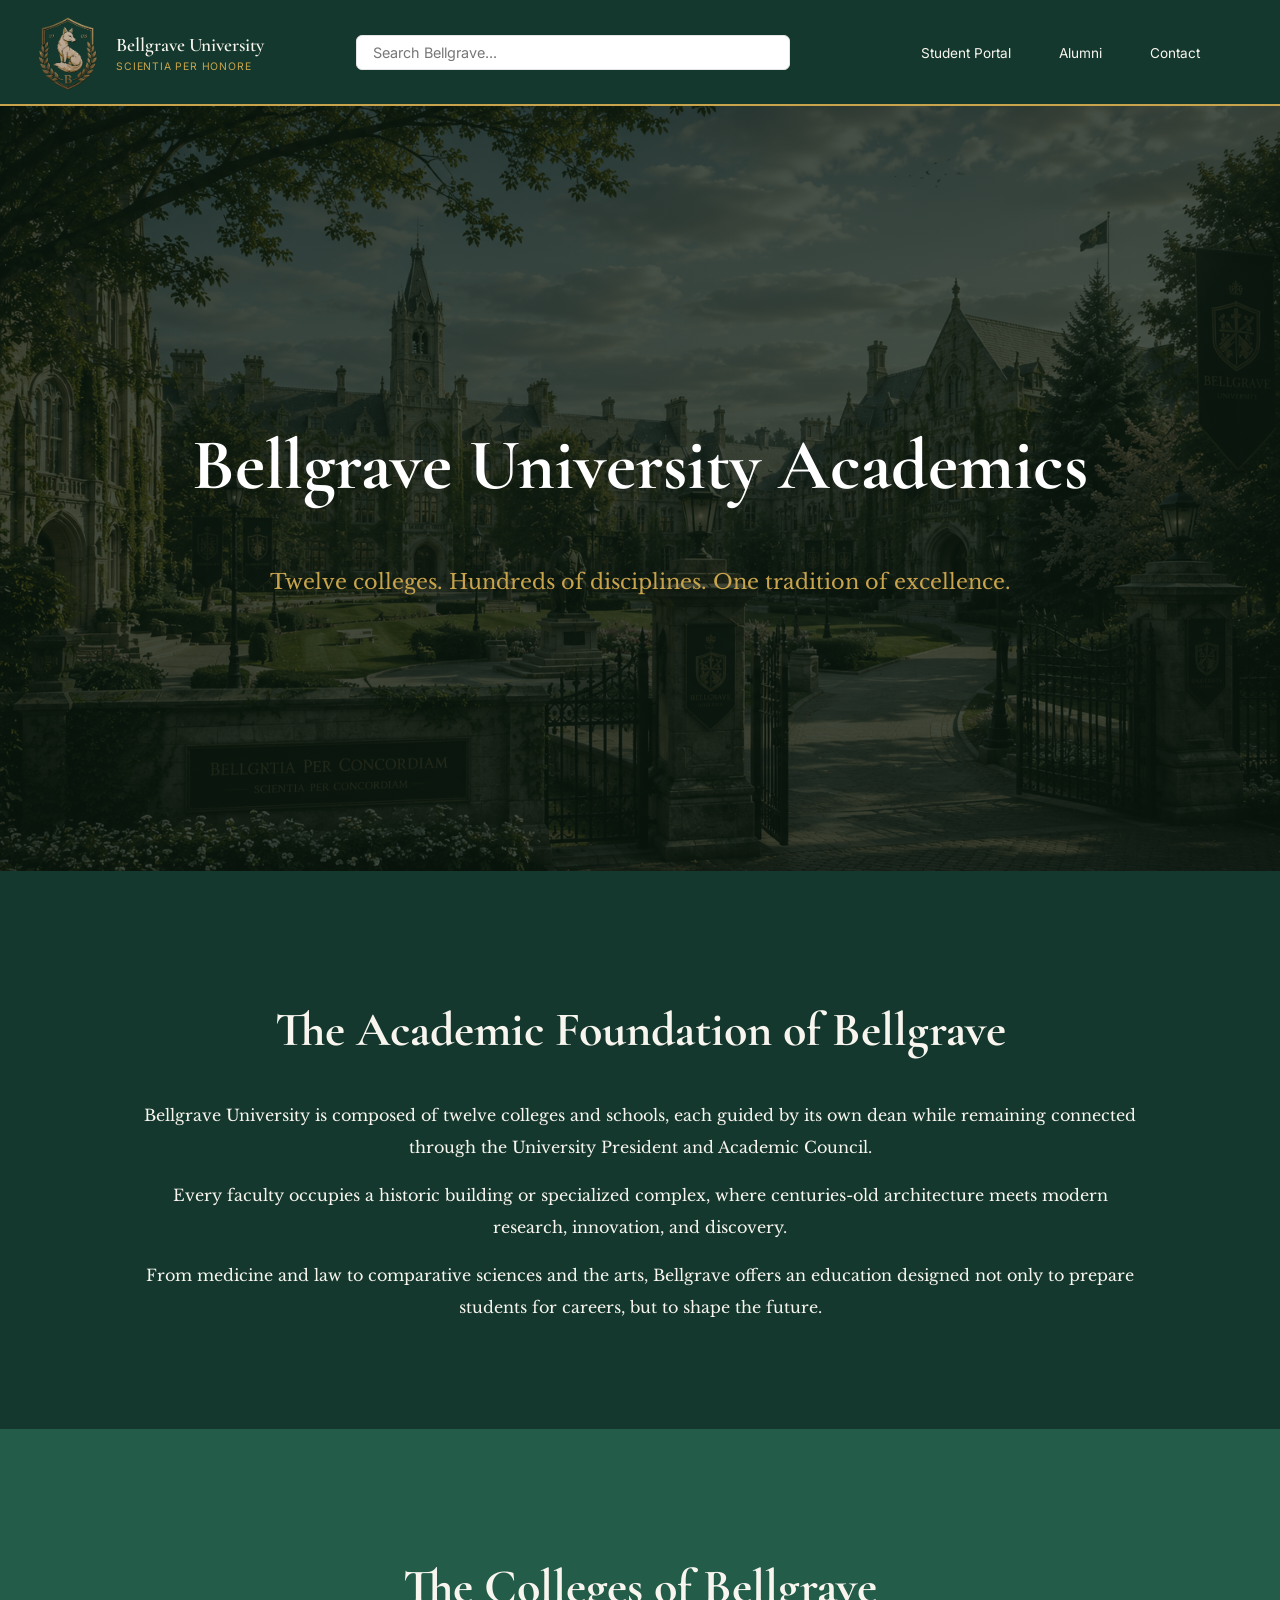
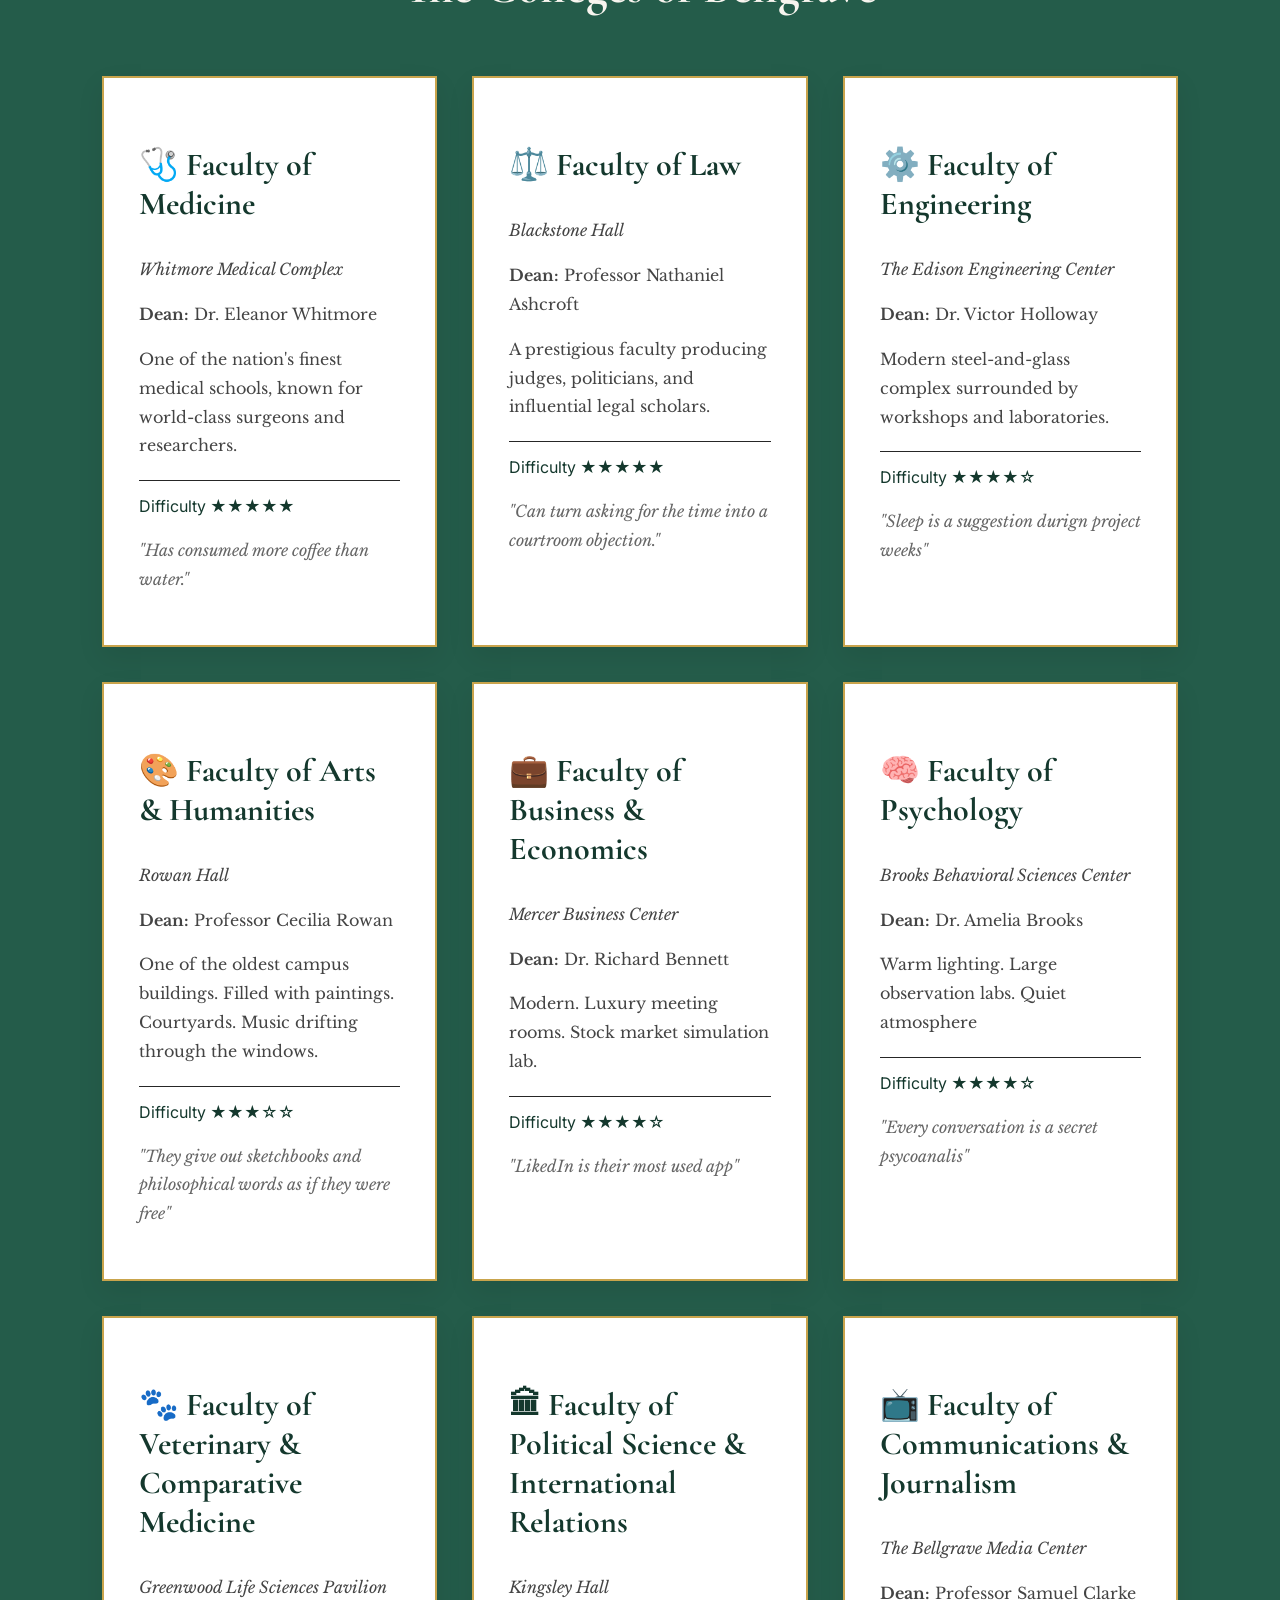
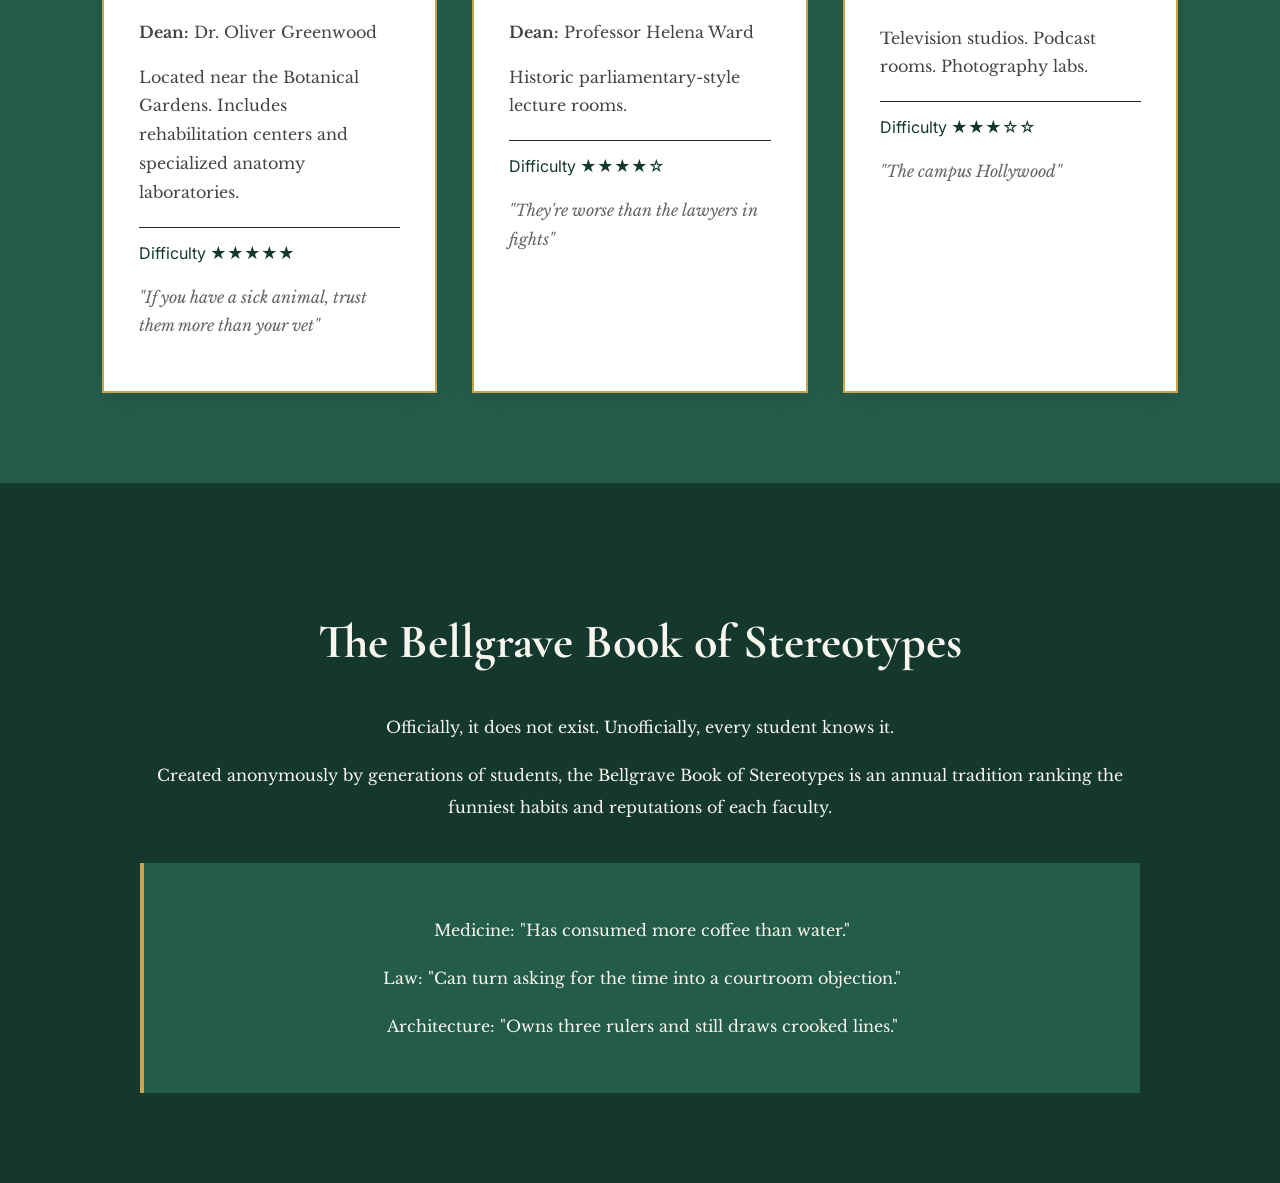
==== academics.html @ 4c5e48d3 "Added Academic's page" ====
<!doctype html>
<html lang="en">
  <head>
    <meta charset="UTF-8" />
    <meta name="viewport" content="width=device-width, initial-scale=1.0" />
    <link rel="preconnect" href="https://fonts.googleapis.com">
<link rel="preconnect" href="https://fonts.gstatic.com" crossorigin>
<link href="https://fonts.googleapis.com/css2?family=Cormorant+Garamond:ital,wght@0,300..700;1,300..700&display=swap" rel="stylesheet">
<link rel="preconnect" href="https://fonts.googleapis.com">
<link rel="preconnect" href="https://fonts.gstatic.com" crossorigin>
<link href="https://fonts.googleapis.com/css2?family=Cormorant+Garamond:ital,wght@0,300..700;1,300..700&family=Libre+Baskerville:ital,wght@0,400..700;1,400..700&display=swap" rel="stylesheet">
<link rel="preconnect" href="https://fonts.googleapis.com">
<link rel="preconnect" href="https://fonts.gstatic.com" crossorigin>
<link href="https://fonts.googleapis.com/css2?family=Cormorant+Garamond:ital,wght@0,300..700;1,300..700&family=Inter:ital,opsz,wght@0,14..32,100..900;1,14..32,100..900&family=Libre+Baskerville:ital,wght@0,400..700;1,400..700&display=swap" rel="stylesheet">
<link rel="preconnect" href="https://fonts.googleapis.com">
<link rel="preconnect" href="https://fonts.gstatic.com" crossorigin>
<link href="https://fonts.googleapis.com/css2?family=Cormorant+Garamond:ital,wght@0,300..700;1,300..700&family=Inter:ital,opsz,wght@0,14..32,100..900;1,14..32,100..900&family=Libre+Baskerville:ital,wght@0,400..700;1,400..700&family=Source+Sans+3:ital,wght@0,200..900;1,200..900&display=swap" rel="stylesheet">
<link rel="stylesheet" href="style.css">
    <title>Bellgrave University</title>
  </head>
  <body>
        <!-- ================= HEADER ================= -->
    <header>
          <!-- Utility Bar -->
    <section class="utility-bar">
    <!-- University Crest -->
    <div class="utility-logo">
        <a href="index.html">
            <img src="images/seal.png" alt="Bellgrave University Seal">
                    <div class="logo-text">
            <span class="logo-name">
                Bellgrave University
            </span>
            <span class="logo-motto">
                Scientia Per Honore
            </span>
        </div>
        </a>
    </div>
    <div class="utility-search">
      <input type="text" placeholder="Search Bellgrave..." />
      </div>
      <ul>
        <li><a href="#">Student Portal</a></li>
        <li><a href="alumni.html">Alumni</a></li>
        <li><a href="#">Contact</a></li>
      </ul>
    </section>
    </header>
    <section class="academics-hero">
    <div class="academics-overlay">
        <h1>Bellgrave University Academics</h1>
        <p>
            Twelve colleges. Hundreds of disciplines.
            One tradition of excellence.
        </p>
    </div>
</section>
<section class="academic-intro">
<div class="academic-container">
<h2>The Academic Foundation of Bellgrave</h2>
<p>
Bellgrave University is composed of twelve colleges and schools,
each guided by its own dean while remaining connected through the
University President and Academic Council.
</p>
<p>
Every faculty occupies a historic building or specialized complex,
where centuries-old architecture meets modern research, innovation,
and discovery.
</p>
<p>
From medicine and law to comparative sciences and the arts,
Bellgrave offers an education designed not only to prepare students
for careers, but to shape the future.
</p>
</div>
</section>
<section class="faculty-section">
<h2>The Colleges of Bellgrave</h2>
<div class="faculty-grid">
<div class="faculty-card">
<h3>🩺 Faculty of Medicine</h3>
<p class="faculty-building">
Whitmore Medical Complex
</p>
<p>
<strong>Dean:</strong>
Dr. Eleanor Whitmore
</p>
<p>
One of the nation's finest medical schools,
known for world-class surgeons and researchers.
</p>
<div class="faculty-info">
<span>
Difficulty ★★★★★
</span>
</div>
<p class="stereotype">
"Has consumed more coffee than water."
</p>
</div>
<div class="faculty-card">
<h3>⚖️ Faculty of Law</h3>
<p class="faculty-building">
Blackstone Hall
</p>
<p>
<strong>Dean:</strong>
Professor Nathaniel Ashcroft
</p>
<p>
A prestigious faculty producing judges,
politicians, and influential legal scholars.
</p>
<div class="faculty-info">
<span>
Difficulty ★★★★★
</span>
</div>
<p class="stereotype">
"Can turn asking for the time into a courtroom objection."
</p>
</div>
<div class="faculty-card">
<h3>⚙️ Faculty of Engineering</h3>
<p class="faculty-building">
The Edison Engineering Center
</p>
<p>
<strong>Dean:</strong>
Dr. Victor Holloway
</p>
<p>
Modern steel-and-glass complex surrounded by workshops and laboratories.
</p>
<div class="faculty-info">
<span>
Difficulty ★★★★☆
</span>
</div>
<p class="stereotype">
"Sleep is a suggestion durign project weeks"
</p>
</div>
<div class="faculty-card">
<h3>🎨 Faculty of Arts & Humanities</h3>
<p class="faculty-building">
Rowan Hall
</p>
<p>
<strong>Dean:</strong>
Professor Cecilia Rowan
</p>
<p>
One of the oldest campus buildings. Filled with paintings. Courtyards. Music drifting through the windows.
</p>
<div class="faculty-info">
<span>
Difficulty ★★★☆☆
</span>
</div>
<p class="stereotype">
"They give out sketchbooks and philosophical words as if they were free"
</p>
</div>
<div class="faculty-card">
<h3>💼 Faculty of Business & Economics</h3>
<p class="faculty-building">
 Mercer Business Center
</p>
<p>
<strong>Dean:</strong>
 Dr. Richard Bennett
</p>
<p>
Modern. Luxury meeting rooms. Stock market simulation lab.
</p>
<div class="faculty-info">
<span>
Difficulty ★★★★☆
</span>
</div>
<p class="stereotype">
"LikedIn is their most used app"
</p>
</div>
<div class="faculty-card">
<h3>🧠 Faculty of Psychology</h3>
<p class="faculty-building">
Brooks Behavioral Sciences Center
</p>
<p>
<strong>Dean:</strong>
Dr. Amelia Brooks
</p>
<p>
Warm lighting. Large observation labs. Quiet atmosphere
</p>
<div class="faculty-info">
<span>
Difficulty ★★★★☆
</span>
</div>
<p class="stereotype">
"Every conversation is a secret psycoanalis"
</p>
</div>
<div class="faculty-card">
<h3>🐾 Faculty of Veterinary & Comparative Medicine</h3>
<p class="faculty-building">
Greenwood Life Sciences Pavilion
</p>
<p>
<strong>Dean:</strong>
 Dr. Oliver Greenwood
</p>
<p>
Located near the Botanical Gardens. Includes rehabilitation centers and specialized anatomy laboratories.
</p>
<div class="faculty-info">
<span>
Difficulty ★★★★★
</span>
</div>
<p class="stereotype">
"If you have a sick animal, trust them more than your vet"
</p>
</div>
<div class="faculty-card">
<h3>🏛 Faculty of Political Science & International Relations</h3>
<p class="faculty-building">
 Kingsley Hall
</p>
<p>
<strong>Dean:</strong>
 Professor Helena Ward
</p>
<p>
Historic parliamentary-style lecture rooms. 
</p>
<div class="faculty-info">
<span>
Difficulty ★★★★☆
</span>
</div>
<p class="stereotype">
"They're worse than the lawyers in fights"
</p>
</div>
<div class="faculty-card">
<h3>📺 Faculty of Communications & Journalism</h3>
<p class="faculty-building">
The Bellgrave Media Center
</p>
<p>
<strong>Dean:</strong>
Professor Samuel Clarke
</p>
<p>
Television studios. Podcast rooms. Photography labs.
</p>
<div class="faculty-info">
<span>
Difficulty ★★★☆☆
</span>
</div>
<p class="stereotype">
"The campus Hollywood"
</p>
</div>
</div>
</div>
</section>
<section class="stereotype-section">
<div class="academic-container">
<h2>The Bellgrave Book of Stereotypes</h2>
<p>
Officially, it does not exist. Unofficially, every student knows it.
</p>
<p>
Created anonymously by generations of students, the Bellgrave Book of
Stereotypes is an annual tradition ranking the funniest habits and
reputations of each faculty.
</p>
<div class="quote-box">
<p>
Medicine: "Has consumed more coffee than water."
</p>
<p>
Law: "Can turn asking for the time into a courtroom objection."
</p>
<p>
Architecture: "Owns three rulers and still draws crooked lines."
</p>
</div>
</div>
</section>
  </body>
</html>
---- style.css ----
/* ==========================================
   BELLGRAVE DESIGN SYSTEM
========================================== */
:root {
    /* University Colors */
    --bellgrave-green: #14382D;
    --bellgrave-green-light: #245C4A;
    --bellgrave-gold: #C9A44C;
    --bellgrave-ivory: #F8F5EF;
    --bellgrave-charcoal: #262626;
    --bellgrave-light-gray: #E5E5E5;

        /* Typography */
    --heading-font: "Cormorant Garamond", serif;
    --body-font: "Inter", sans-serif;
}
/* ==========================================
   GLOBAL STYLES
========================================== */
body {
    font-family: var(--body-font);
    color: var(--bellgrave-charcoal);
    background-color: var(--bellgrave-green);
    margin: 0;
}
h1, h2, h3, h4, h5, h6 {
    font-family: var(--heading-font);
}

/* ==========================================
                 HEADER
========================================== */
/*  Utility Logo */
.utility-logo img {
    height: 5rem;
    width: auto;
}
.utility-logo a {
    display:flex;
    align-items: center;
    gap: 0.8rem;
    text-decoration: none;
}
.logo-text {
    display: flex;
    flex-direction: column;
}
.logo-name {
    font-family: var(--heading-font);
    font-size: 1.2rem;
    color: var(--bellgrave-ivory);
    font-weight: 600;
    line-height: 1.5;
}
.logo-motto {
    font-family: var(--body-font);
    font-size: 0.65rem;
    color: var(--bellgrave-gold);
    letter-spacing: 0.05rem;
    text-transform: uppercase;
}
/* Utility Bar */
.utility-bar {
    /* Layout */
    display: flex;
    gap: 2rem;
    align-items: center;
    /* Size & spacing */
    padding: 0.75rem 2rem;
    /* Appearance */
    background-color: var(--bellgrave-green);
    border-bottom: 2px solid var(--bellgrave-gold);;
}
.utility-search {
    flex: 1;
    display: flex;
    justify-content: center;
}
/* Utility Navigation */
.utility-bar ul {
    /* Layout */
    display: flex;
    gap: 3rem;
   /* Appearance */
   list-style: none;
   padding-right: 3rem;
}
/* Utility Navigation Links */
.utility-bar a {
    color: var(--bellgrave-ivory);
    text-decoration: none;
    font-size: 0.85rem;
    transition: color 0.3s ease;
}
.utility-bar a:hover {
    color: var(--bellgrave-gold);
    text-shadow: 0 0 8px rgba(201, 164, 76, 0.5);
}
/* Search Box */
.utility-bar input {
    width: 25rem;
    padding: 0.5rem 1rem;
    border: 1px solid var(--bellgrave-light-gray);
    border-radius: 6px;
    font-family: var(--body-font);
    font-size: 0.9rem;
}
.utility-bar input:focus {
    outline: none;
    border-color: var(--bellgrave-gold);
    box-shadow: 0 0 0 3px rgba(201, 164, 76, 0.25);
}
.utility-bar input::placeholder {
    color: #777;
}

/* ==========================================
                 HERO
========================================== */
/* Background */
.hero {
    min-height: 84vh;
    display: flex;
    justify-content: center;
    align-items: center;
    margin-bottom: 0px;
}
.hero::before {
  content: "";
  position: absolute;
  inset: 0;
  background-image: url("images/Bellgrave-background.png");
  background-size: cover;
  background-position: center;
  filter: brightness(70%);
  z-index: -1;
}
/* Ttle + Motto */
.hero-title {
    margin: 0;
}
/* DARK/BLUR OVERLAY + CONTENT CONTAINER */
.hero-overlay {
  text-align: center;
  color: white;
  display: flex;
  flex-direction: column;
  align-items: center;
  margin-top: -40px; /* moves everything slightly upward */
}
/* TITLE */
.hero-title {
  font-family: var(--heading-font);
  font-size: clamp(3rem, 6vw, 5.5rem);
  font-weight: 600;
  letter-spacing: 2px;
  margin: 0;
}
/* MOTTO */
.hero-motto {
  font-family: "Libre Baskerville", serif;
  font-size: clamp(1rem, 2vw, 1.5rem);
  font-style: italic;
  margin-top: 10px;
  margin-bottom: 40px;
  letter-spacing: 1px;
}
/* BUTTON CONTAINER */
.hero-buttons {
  display: flex;
  gap: 25px;
  justify-content: center;
}
/* BOTH BUTTONS */
.hero-buttons a {
  padding: 15px 35px;
  border-radius: 8px;
  font-family: "Inter", sans-serif;
  font-size: 1rem;
  font-weight: 600;
  text-decoration: none;
  transition: 0.3s ease;
}
/* PRIMARY BUTTON */
.button-primary {
  background-color: var(--bellgrave-ivory);
  color: var(--bellgrave-green);
}
/* SECONDARY BUTTON */
.button-secondary {
  background-color: var(--bellgrave-green-light);
  color: var(--bellgrave-ivory);
  border: 1px solid var(--bellgrave-charcoal);
}
/* HOVER EFFECT */
.hero-buttons a:hover {
  transform: translateY(-5px);
}
.hero-title,
.hero-motto {
  text-shadow: 0 3px 15px rgba(0,0,0,0.5);
}

/* Scrollbar */
::-webkit-scrollbar {
    width: 8px;
}
::-webkit-scrollbar-track {
    background: var(--bellgrave-green-light);
}
::-webkit-scrollbar-track:hover {
    background: var(--bellgrave-green);
}
::-webkit-scrollbar-thumb {
    background: var(--bellgrave-green);
    border-radius: 100px;
}
::-webkit-scrollbar-thumb:hover {
    background: var(--bellgrave-green-light);
}

/* Navigation section */
.main-nav {
    width:100%;
    position:relative;
    margin-top: 0px;
    z-index:5;
    overflow:hidden;
    height: 25rem;
}
.nav-scroll {
    width:100%;
    height: 25rem;
    overflow-x:auto;
    overflow-y:hidden;
    padding:60px 10px 10px;
    box-sizing:border-box;
}
.nav-scroll ul {
    display:flex;
    gap: 20px;
    list-style:none;
    padding:0;
    margin:0;
    width:max-content;
}
.nav-scroll li {
    flex-shrink:0;
}
.nav-card {
    width:430px;
    height:330px;
    display:flex;
    justify-content:center;
    align-items:center;
    position:relative;
    overflow:hidden;
    border-radius:15px;
    text-decoration:none;
    color:white;
    background-size:cover;
    background-position:center;
    box-shadow:0 12px 30px rgba(0,0,0,0.3);
    transition:transform .3s ease;
}
.nav-card:hover {
    transform:translateY(-8px);
}
.nav-card::before {
    content:"";
    position:absolute;
    inset:0;
    background:
    linear-gradient(
        rgba(15,35,25,0.45),
        rgba(15,35,25,0.25)
    );
}
.nav-card span {
    position:relative;
    z-index:2;
    font-family:"Cormorant Garamond", serif;
    font-size:2.5rem;
    letter-spacing:2px;
}
.nav-scroll::-webkit-scrollbar {
    height:0px;
}
.admissions {
    background-image:url("images/Admissions.png");
}
.academics {
    background-image:url("images/Academics.png");
}
.research {
    background-image:url("images/Research.png");
}
.student-life {
    background-image:url("images/Student-Life.png");
}
.athletics {
    background-image:url("images/Athletics.png");
}
.news {
    background-image:url("images/News.png");
}

/* ==========================================
         GENERAL HOMEPAGE STYLE
========================================== */
.homepage-section {
    width:100%;
    padding:70px 8%;
    box-sizing:border-box;
}
.section-header {
    text-align:center;
    max-width:800px;
    margin:0 auto 40px;
}
.section-header h2,
.about h2,
.campus-text h2 {
    font-family:"Cormorant Garamond", serif;
    font-size:3.5rem;
    color:var(--bellgrave-green);
    margin-bottom:20px;
}
.section-header p,
.about p,
.campus-text p {
    font-family:"Source Sans 3", sans-serif;
    font-size:1.2rem;
    line-height:1.7;
    color:var(--bellgrave-ivory);
}
.section-button {
    display:inline-block;
    margin-top:35px;
    padding:14px 35px;
    background:var(--bellgrave-green-light);
    color:var(--bellgrave-charcoal);
    text-decoration:none;
    font-family:"Libre Baskerville", serif;
    border:1px solid var(--bellgrave-gold);
    transition:.3s ease;
}
.section-button:hover {
    background:var(--bellgrave-green);
    color:var(--bellgrave-ivory);
}

/* Statistics */
.statistics {
    display:flex;
    justify-content:center;
    gap:80px;
    color:var(--bellgrave-light-gray);
}
.stat {
    text-align:center;
}
.stat h3 {
    font-family:"Cormorant Garamond", serif;
    font-size:3.5rem;
    color:var(--bellgrave-gold);
    margin:0;
}
.stat p {
    font-family:"Source Sans 3", sans-serif;
    letter-spacing:1px;
}

/* Academics */
.academics-preview h2{
    color: var(--bellgrave-ivory);
}
.academic-grid {
    display:grid;
    grid-template-columns:repeat(3,1fr);
    gap:30px;
}
.academic-card {
    background:var(--bellgrave-ivory);
    box-shadow:0 10px 30px rgba(0,0,0,.15);
}
.academic-card img {
    width:100%;
    height:250px;
    object-fit:cover;
}
.academic-card div {
    padding:25px;
}
.academic-card h3 {
    font-family:"Cormorant Garamond", serif;
    font-size:2rem;
    color:var(--bellgrave-green);
}

/* News */
.news-section h2{
    color: var(--bellgrave-ivory);
}
.news-grid {
    display:grid;
    grid-template-columns:repeat(3,1fr);
    gap:30px;
}
.news-card {
    background:var(--bellgrave-ivory);
    box-shadow:0 10px 25px rgba(0,0,0,.12);
}
.news-card img {
    width:100%;
    height:220px;
    object-fit:cover;
}
.news-content {
    padding:25px;
}
.news-content span {
    color:var(--bellgrave-green);
    text-transform:uppercase;
    font-size:.8rem;
    letter-spacing:2px;
}

/* Campus */
.campus {
    display:flex;
    align-items:center;
    gap:60px;
}
.campus-image {
    width:55%;
}
.campus-image img {
    width:100%;
    box-shadow:0 15px 40px rgba(0,0,0,.25);
}
.campus-text {
    width:45%;
}

/* About */
.about-content h2 {
    color:var(--bellgrave-ivory);
}
.about {
    display:flex;
    align-items:center;
    gap:70px;
}
.about-image {
    width:50%;
}
.about-image img {
    width:100%;
    height:500px;
    object-fit:cover;
    box-shadow:
    0 20px 40px rgba(0,0,0,.2);
}
.about-content {
    width:50%;
}
.section-label {
    color:var(--bellgrave-gold);
    letter-spacing:4px;
    font-size:.9rem;
    font-family:"Libre Baskerville", serif;
}
.about-content h2 {
    font-size:4rem;
}

/* Events */
.events {
    color:var(--bellgrave-ivory);
}
.events h2 {
    color:var(--bellgrave-ivory);
}
.events p {
    color:var(--bellgrave-light-gray);
}
.event-list {
    max-width:900px;
    margin:auto;
}
.event {
    display:flex;
    align-items:center;
    gap:40px;
    padding:30px 0;
    border-bottom:
    1px solid rgba(255,255,255,.25);
}
.event time {
    width:100px;
    text-align:center;
    font-family:"Libre Baskerville", serif;
    color:#d2ae55;
    font-size:1rem;
}
.event time strong {
    font-family:"Cormorant Garamond", serif;
    font-size:3rem;
}
.event h3 {
    font-family:"Cormorant Garamond", serif;
    font-size:2rem;
    margin:0;
}

/* Student Life */
.student-life-section h2{
    color: var(--bellgrave-ivory);
}
.life-grid {
    display:grid;
    grid-template-columns:repeat(3,1fr);
    gap:30px;
}
.life-card {
    position:relative;
    height:350px;
    overflow:hidden;
}
.life-card img {
    width:100%;
    height:100%;
    object-fit:cover;
    transition:.5s ease;
}
.life-card div {
    position:absolute;
    bottom:0;
    left:0;
    right:0;
    padding:30px;
    color:white;
    background:
    linear-gradient(
    transparent,
    rgba(0,0,0,.8)
    );
}
.life-card h3 {
    font-family:"Cormorant Garamond", serif;
    font-size:2.5rem;
}
.life-card:hover img {
    transform:scale(1.08);
}

/* ==========================================
         APPLICATION PAGE
========================================== */
.application-page {
    min-height:100vh;
    background:
    linear-gradient(
        rgba(10,25,45,0.65),
        rgba(10,25,45,0.65)
    ),
    url("../images/library.jpg");
    background-size:cover;
    padding:60px 20px;
}
.application-card {
    max-width: 850px;
    margin: 50px auto;
    background: var(--bellgrave-green);
    padding: 50px;
    border: 2px solid var(--bellgrave-gold);
    border-radius: 12px;
    box-shadow: 0 15px 40px rgba(0,0,0,0.25);
    color: var(--bellgrave-green);
}
.application-card h2 {
    font-family:"Cormorant Garamond", serif;
    font-size:2rem;
    color: var(--bellgrave-gold);
    text-align:center;
    margin-bottom:40px;
}
.application-card label {
    display:block;
    font-family:"Libre Baskerville", serif;
    font-size:1rem;
    font-weight:bold;
    color:var(--bellgrave-gold);
    margin-bottom:8px;
    letter-spacing:0.5px;
}
.application-card input,
.application-card textarea {
    width:100%;
    padding:15px;
    margin-bottom:25px;
    background: var(--bellgrave-light-gray);
    border:1px solid var(--bellgrave-gold);
    border-radius:5px;
    font-family:"Libre Baskerville", serif;
    font-size:1rem;
    color:var(--bellgrave-charcoal);
    transition:0.3s ease;
}
.application-card input:focus,
.application-card textarea:focus {
    outline:none;
    border:2px solid var(--bellgrave-gold);
    box-shadow:0 0 10px rgba(176,141,44,0.4);
}
.application-card button {
    display:block;
    margin:30px auto 0;
    padding:15px 45px;
    background:var(--bellgrave-green-light);
    color:var(--bellgrave-ivory);
    border:2px solid var(--bellgrave-gold);
    border-radius:8px;
    font-family:"Libre Baskerville", serif;
    font-size:1rem;
    letter-spacing:1px;
    cursor:pointer;
    transition:0.3s ease;
}
.application-card button:hover {
    background:var(--bellgrave-green-light);
    border:2px solid var(--bellgrave-gold);
    transform:translateY(-3px);
}
textarea::placeholder {
    color:var(--bellgrave-charcoal);
    font-style:italic;
}
/* ==========================================
                ALUMNI PAGE HERO
========================================== */

.alumni-page-hero{
    text-align:center;
    padding:5rem 2rem 3rem;
    background:var(--bellgrave-ivory);
}
.alumni-page-hero h1{
    font-family:var(--heading-font);
    font-size:3.5rem;
    color:var(--bellgrave-green);
    margin-bottom:1rem;
}
.alumni-page-hero p{
    max-width:700px;
    margin:auto;
    color:#666;
    font-size:1.05rem;
}
/* ==========================================
            ALUMNI GALLERY
========================================== */

.alumni-gallery{
    display: grid;
    grid-template-columns: repeat(auto-fit, minmax(180px, 1fr));
    gap: 2rem;
    padding: 2rem;
    background:var(--bellgrave-ivory);
}
.alumni-card{
    text-align:center;
}
.alumni-image{
    display:block;
    overflow:hidden;
    border:4px solid var(--bellgrave-gold);
    transition:.35s ease;
}
.alumni-image img{
    display:block;
    width:100%;
    aspect-ratio:3/4;
    object-fit:cover;
    transition:.4s ease;
}
.alumni-image:hover img{
    transform:scale(1.04);
}
.alumni-image:hover{
    box-shadow:
        0 20px 45px rgba(0,0,0,.18);
}
.alumni-card h2{
    margin-top:1.2rem;
    margin-bottom:.3rem;
    font-family:var(--heading-font);
    font-size:1.5rem;
    color:var(--bellgrave-green);
}
.alumni-card p{
    font-size:.8rem;
    text-transform:uppercase;
    letter-spacing:.1rem;
    color:var(--bellgrave-gold);
}

/* =====================================
   ABOUT PAGE
===================================== */
/* HERO */
.about-hero {
height: 85vh;
background:
linear-gradient(
rgba(15,30,20,0.65),
rgba(15,30,20,0.65)
),
url("images/Bellgrave-background.png");
background-size: cover;
background-position:center;
display:flex;
align-items:center;
justify-content:center;
text-align:center;
}
.about-overlay {
    max-width:900px;
    padding:30px;
}
.about-overlay h1 {
    font-family:"Cormorant Garamond", serif;
    font-size:4.5rem;
    font-weight:500;
    color:white;
    margin-bottom:20px;
}
.about-overlay p {
    font-family:"Libre Baskerville", serif;
    color:var(--bellgrave-gold);
    font-size:1.25rem;
    line-height:1.8;
}
/* GENERAL TEXT SECTIONS */
.about-container {
    max-width:1000px;
    margin:auto;
    padding:90px 30px;
    text-align:center;
}
.about-container h2 {
    color: var(--bellgrave-ivory);
    margin-bottom:35px;
    font-family:"Cormorant Garamond", serif;
    font-size:3.2rem;
    font-weight:500;
}
.history-section h2,
.identity-section h2,
.philosophy-section h2,
.integration-section h2,
.campus-life-section h2 {
    font-family:"Cormorant Garamond", serif;
    font-size:3.2rem;
    font-weight:500;
    color:var(--bellgrave-green);
    margin-bottom:35px;
}
.about-container p {
    font-family:"Libre Baskerville", serif;
    color:var(--bellgrave-ivory);
    line-height:2;
    font-size:1rem;
    margin-bottom:25px;
}
.philosophy-section p,
.integration-section p {
    font-family:"Libre Baskerville", serif;
    color:var(--bellgrave-charcoal);
    line-height:2;
    font-size:1rem;
    margin-bottom:25px;
}
.about-container em {
    color:var(--bellgrave-gold);
    font-style:italic;
}
/* PHILOSOPHY + INTEGRATION */
.philosophy-section,
.integration-section {
    background:var(--bellgrave-ivory);
    border-top:1px solid rgba(185,151,75,0.35);
    border-bottom:1px solid rgba(185,151,75,0.35);
}
/* HISTORY TIMELINE */
.history-section {
    background:white;
    padding:100px 10%;
    text-align:center;
}
.timeline {
    max-width:850px;
    margin:60px auto;
    position:relative;
}
/* golden line */
.timeline::before {
    content:"";
    position:absolute;
    left:50px;
    top:0;
    bottom:0;
    width:2px;
    background:var(--bellgrave-gold);
}
.timeline-item {
    display:flex;
    gap:40px;
    margin-bottom:60px;
    text-align:left;
    position:relative;
}
.timeline-item span {
    font-family:"Cormorant Garamond", serif;
    font-size:2.4rem;
    color:var(--bellgrave-gold);
    min-width:120px;
    background:white;
    z-index:1;
}
.timeline-item h3 {
    font-family:"Libre Baskerville", serif;
    color:var(--bellgrave-green);
    margin-bottom:12px;
}
.timeline-item p {
    font-family:"Libre Baskerville", serif;
    line-height:1.8;
    color:#444;
}
/* UNIVERSITY IDENTITY */
.identity-section {
    background:var(--bellgrave-ivory);
    padding:100px 10%;
    text-align:center;
}
.identity-grid {
    display:grid;
    grid-template-columns:repeat(4,1fr);
    gap:35px;
    max-width:1200px;
    margin:60px auto 0;
}
.identity-card {
    background:white;
    border:1px solid rgba(185,151,75,0.6);
    padding:40px 25px;
    transition:0.3s ease;
    box-shadow:
    0 10px 30px rgba(0,0,0,0.08);
}
.identity-card:hover {
    transform:translateY(-8px);
    box-shadow:
    0 20px 40px rgba(0,0,0,0.15);
}
.identity-card h3 {
    font-family:"Cormorant Garamond", serif;
    font-size:2rem;
    color:var(--bellgrave-green);
    margin-bottom:15px;
}
.identity-card p {
    font-family:"Libre Baskerville", serif;
    color:#444;
    line-height:1.7;
}
/* CAMPUS LIFE SECTION */
.campus-life-section {
    padding:100px 10%;
    background:white;
    text-align:center;
}
/* MOBILE */
@media(max-width:900px){
.identity-grid{
grid-template-columns:repeat(2,1fr);
}
.timeline-item{
gap:20px;
}
}
@media(max-width:600px){
.identity-grid{
grid-template-columns:1fr;
}
.about-overlay h1{
font-size:3rem;
}
.timeline::before{
left:20px;
}
.timeline-item{
flex-direction:column;
padding-left:40px;
}
}

/* ===============================
ACADEMICS PAGE
================================ */
.academics-hero {
height:85vh;
background:
linear-gradient(
rgba(10,25,15,.75),
rgba(10,25,15,.75)
),
url("images/Bellgrave-background.png");
background-size:cover;
background-position:center;
display:flex;
justify-content:center;
align-items:center;
text-align:center;
}
.academics-overlay h1 {
font-family:"Cormorant Garamond", serif;
font-size:4.5rem;
color:white;
}
.academics-overlay p {
font-family:"Libre Baskerville", serif;
color:var(--bellgrave-gold);
font-size:1.3rem;
}
.academic-container {
max-width:1000px;
margin:auto;
padding:90px 30px;
text-align:center;
}
.academic-container h2,
.stereotype-section h2,
.faculty-section h2 {
 font-family:"Cormorant Garamond",serif;
font-size:3rem;
color:var(--bellgrave-ivory);
}
.academic-container p {
font-family:"Libre Baskerville",serif;
line-height:2;
color:var(--bellgrave-ivory);
}
.faculty-section {
background:var(--bellgrave-green-light);
padding:90px 8%;
}
.faculty-section h2 {
text-align:center;
margin-bottom:60px;
}
.faculty-grid {
display:grid;
grid-template-columns:repeat(3,1fr);
gap:35px;
}
.faculty-card {
background:white;
border:2px solid var(--bellgrave-gold);
padding:35px;
box-shadow:
0 10px 25px rgba(0,0,0,.08);
transition:.3s;
}
.faculty-card:hover {
transform:translateY(-8px);
}
.faculty-card h3 {
font-family:"Cormorant Garamond",serif;
font-size:2rem;
color:var(--bellgrave-green);
}
.faculty-building {
font-style:italic;
color:var(--bellgrave-gold);
}
.faculty-card p {
font-family:"Libre Baskerville",serif;
line-height:1.8;
color:#444;
}
.faculty-info {
border-top:1px solid var(--bellgrave-charcoal);
margin-top:20px;
padding-top:15px;
font-family:"Inter",sans-serif;
color:var(--bellgrave-green);
}
.stereotype {
margin-top:20px;
font-style:italic;
color:#666!important;
}
.stereoype-section {
background:var(--bellgrave-green-light);
}
.quote-box {
background:var(--bellgrave-green-light);
border-left:4px solid var(--bellgrave-gold);
padding:35px;
margin-top:40px;
font-family:"Libre Baskerville",serif;
}
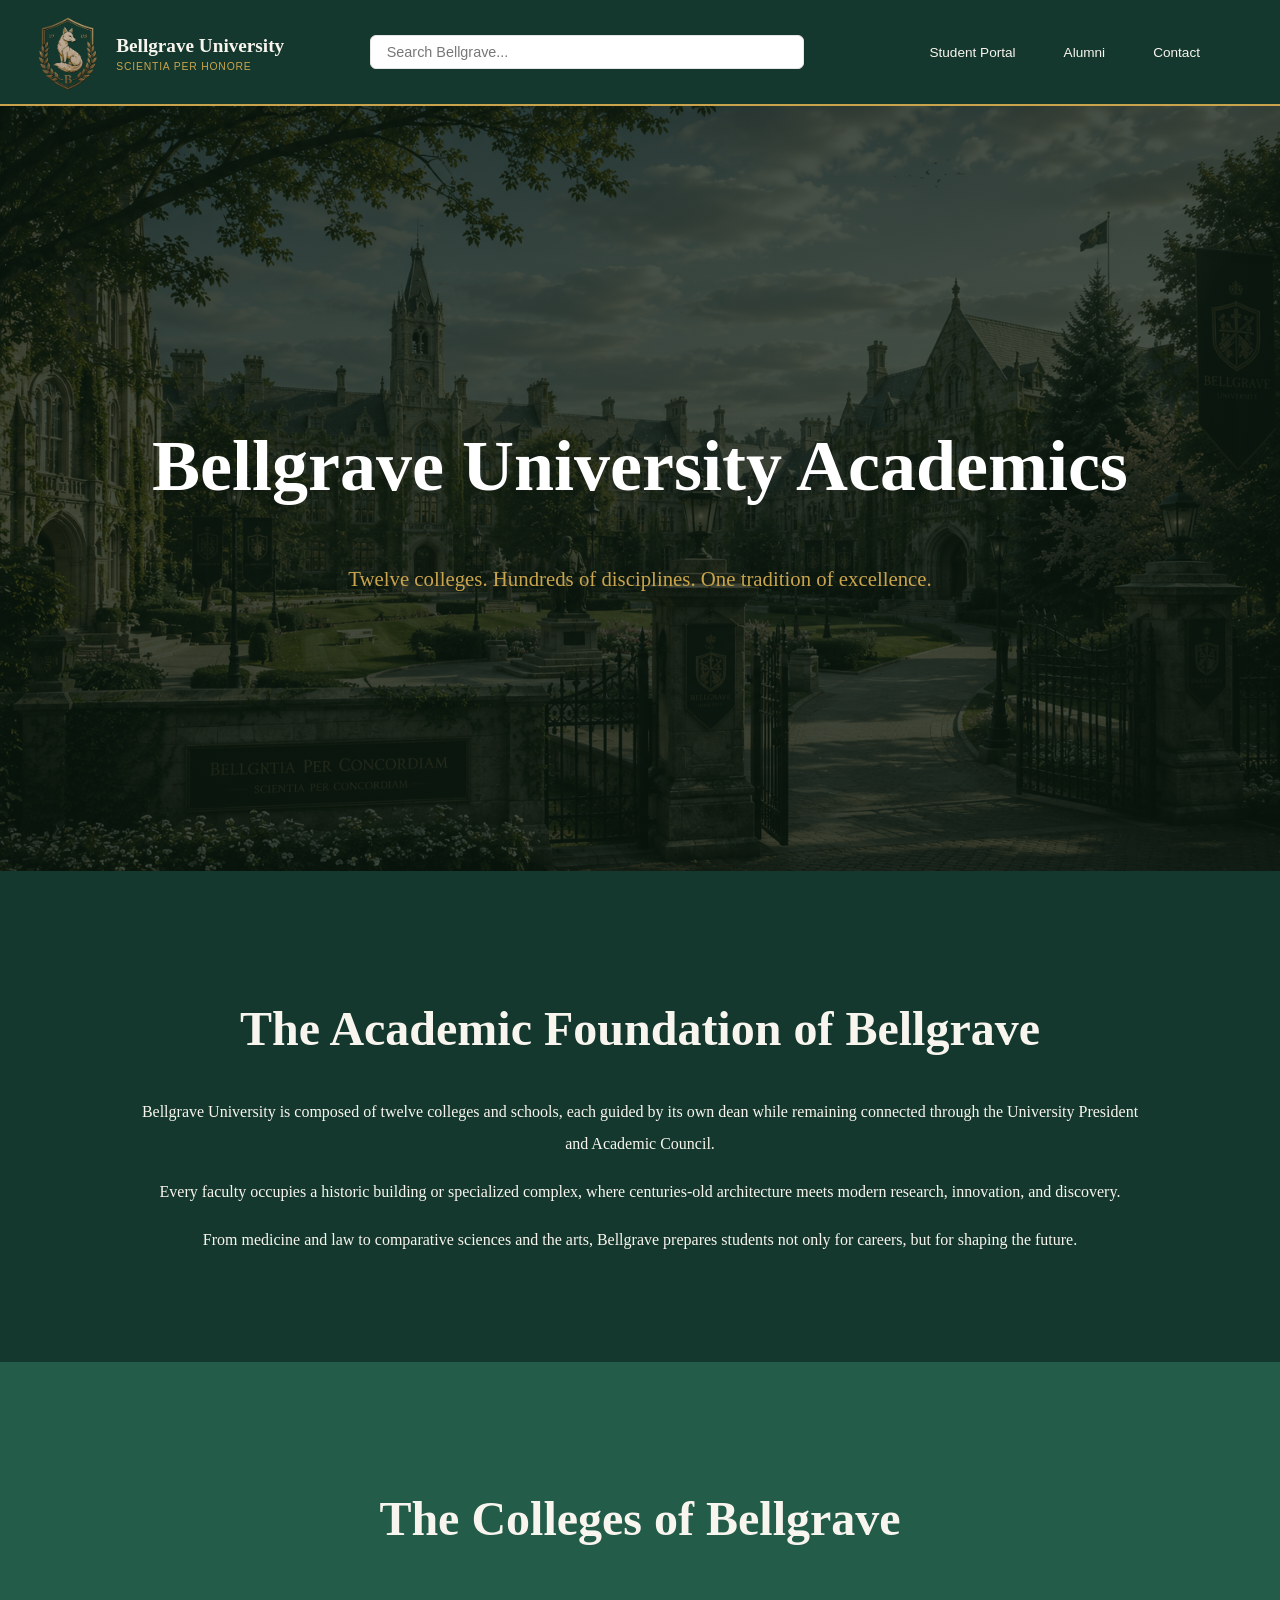
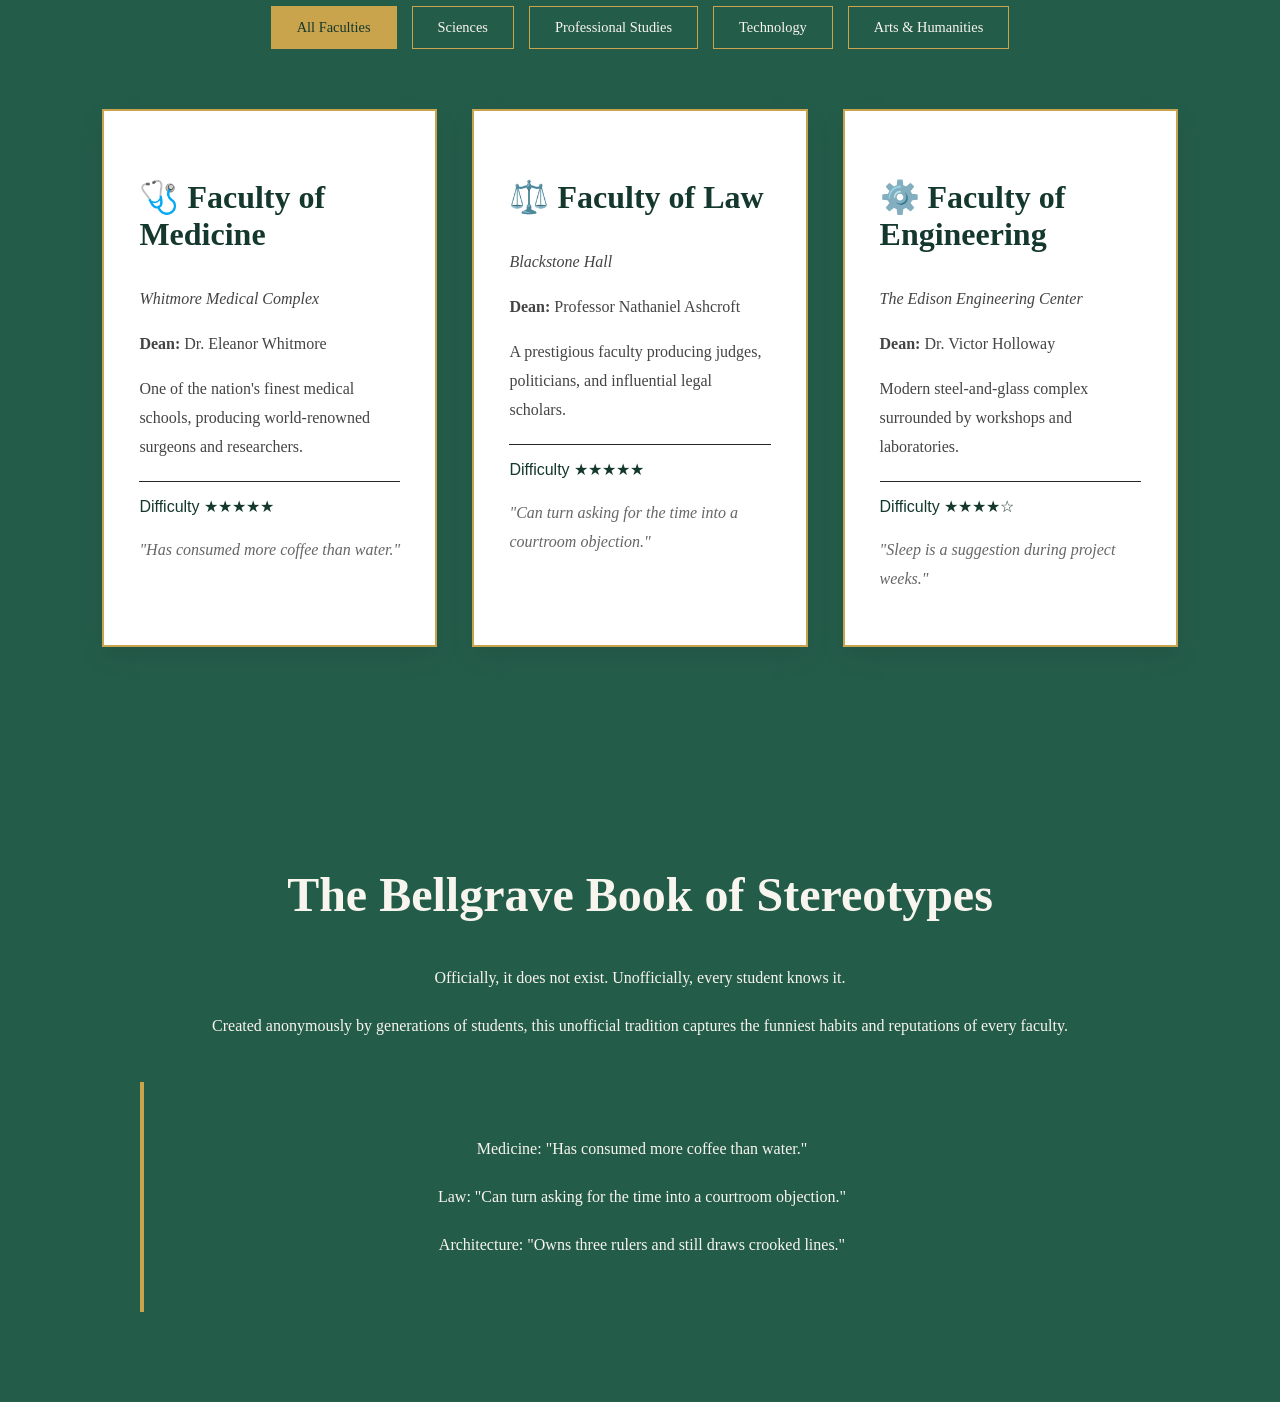
==== commit 40d0027d: "Add academics page filters and faculty catalogue" ====
--- a/academics.html
+++ b/academics.html
@@ -1,64 +1,56 @@
 <!doctype html>
 <html lang="en">
-  <head>
-    <meta charset="UTF-8" />
-    <meta name="viewport" content="width=device-width, initial-scale=1.0" />
-    <link rel="preconnect" href="https://fonts.googleapis.com">
-<link rel="preconnect" href="https://fonts.gstatic.com" crossorigin>
-<link href="https://fonts.googleapis.com/css2?family=Cormorant+Garamond:ital,wght@0,300..700;1,300..700&display=swap" rel="stylesheet">
-<link rel="preconnect" href="https://fonts.googleapis.com">
-<link rel="preconnect" href="https://fonts.gstatic.com" crossorigin>
-<link href="https://fonts.googleapis.com/css2?family=Cormorant+Garamond:ital,wght@0,300..700;1,300..700&family=Libre+Baskerville:ital,wght@0,400..700;1,400..700&display=swap" rel="stylesheet">
-<link rel="preconnect" href="https://fonts.googleapis.com">
-<link rel="preconnect" href="https://fonts.gstatic.com" crossorigin>
-<link href="https://fonts.googleapis.com/css2?family=Cormorant+Garamond:ital,wght@0,300..700;1,300..700&family=Inter:ital,opsz,wght@0,14..32,100..900;1,14..32,100..900&family=Libre+Baskerville:ital,wght@0,400..700;1,400..700&display=swap" rel="stylesheet">
-<link rel="preconnect" href="https://fonts.googleapis.com">
-<link rel="preconnect" href="https://fonts.gstatic.com" crossorigin>
-<link href="https://fonts.googleapis.com/css2?family=Cormorant+Garamond:ital,wght@0,300..700;1,300..700&family=Inter:ital,opsz,wght@0,14..32,100..900;1,14..32,100..900&family=Libre+Baskerville:ital,wght@0,400..700;1,400..700&family=Source+Sans+3:ital,wght@0,200..900;1,200..900&display=swap" rel="stylesheet">
+<head>
+<meta charset="UTF-8" />
+<meta name="viewport" content="width=device-width, initial-scale=1.0" />
 <link rel="stylesheet" href="style.css">
-    <title>Bellgrave University</title>
-  </head>
-  <body>
-        <!-- ================= HEADER ================= -->
-    <header>
-          <!-- Utility Bar -->
-    <section class="utility-bar">
-    <!-- University Crest -->
-    <div class="utility-logo">
-        <a href="index.html">
-            <img src="images/seal.png" alt="Bellgrave University Seal">
-                    <div class="logo-text">
-            <span class="logo-name">
-                Bellgrave University
-            </span>
-            <span class="logo-motto">
-                Scientia Per Honore
-            </span>
-        </div>
-        </a>
-    </div>
-    <div class="utility-search">
-      <input type="text" placeholder="Search Bellgrave..." />
-      </div>
-      <ul>
-        <li><a href="#">Student Portal</a></li>
-        <li><a href="alumni.html">Alumni</a></li>
-        <li><a href="#">Contact</a></li>
-      </ul>
-    </section>
-    </header>
-    <section class="academics-hero">
-    <div class="academics-overlay">
-        <h1>Bellgrave University Academics</h1>
-        <p>
-            Twelve colleges. Hundreds of disciplines.
-            One tradition of excellence.
-        </p>
-    </div>
-</section>
+<title>Bellgrave University Academics</title>
+</head>
+<body>
+<!-- ================= HEADER ================= -->
+<header>
+<section class="utility-bar">
+<div class="utility-logo">
+<a href="index.html">
+<img src="images/seal.png" alt="Bellgrave University Seal">
+<div class="logo-text">
+<span class="logo-name">
+Bellgrave University
+</span>
+<span class="logo-motto">
+Scientia Per Honore
+</span>
+</div>
+</a>
+</div>
+<div class="utility-search">
+<input type="text" placeholder="Search Bellgrave...">
+</div>
+<ul>
+<li><a href="#">Student Portal</a></li>
+<li><a href="alumni.html">Alumni</a></li>
+<li><a href="#">Contact</a></li>
+</ul>
+</section>
+</header>
+<!-- ================= HERO ================= -->
+<section class="academics-hero">
+<div class="academics-overlay">
+<h1>
+Bellgrave University Academics
+</h1>
+<p>
+Twelve colleges. Hundreds of disciplines.
+One tradition of excellence.
+</p>
+</div>
+</section>
+<!-- ================= INTRO ================= -->
 <section class="academic-intro">
 <div class="academic-container">
-<h2>The Academic Foundation of Bellgrave</h2>
+<h2>
+The Academic Foundation of Bellgrave
+</h2>
 <p>
 Bellgrave University is composed of twelve colleges and schools,
 each guided by its own dean while remaining connected through the
@@ -71,16 +63,41 @@
 </p>
 <p>
 From medicine and law to comparative sciences and the arts,
-Bellgrave offers an education designed not only to prepare students
-for careers, but to shape the future.
-</p>
-</div>
-</section>
+Bellgrave prepares students not only for careers, but for shaping
+the future.
+</p>
+</div>
+</section>
+<!-- ================= FACULTIES ================= -->
 <section class="faculty-section">
-<h2>The Colleges of Bellgrave</h2>
+<h2>
+The Colleges of Bellgrave
+</h2>
+<!-- FILTER BUTTONS -->
+<div class="faculty-filters">
+<button class="filter-button active" data-filter="all">
+All Faculties
+</button>
+<button class="filter-button" data-filter="science">
+Sciences
+</button>
+<button class="filter-button" data-filter="professional">
+Professional Studies
+</button>
+<button class="filter-button" data-filter="technology">
+Technology
+</button>
+<button class="filter-button" data-filter="arts">
+Arts & Humanities
+</button>
+</div>
+<!-- FACULTY CARDS -->
 <div class="faculty-grid">
-<div class="faculty-card">
-<h3>🩺 Faculty of Medicine</h3>
+<!-- MEDICINE -->
+<div class="faculty-card" data-category="science">
+<h3>
+🩺 Faculty of Medicine
+</h3>
 <p class="faculty-building">
 Whitmore Medical Complex
 </p>
@@ -90,7 +107,7 @@
 </p>
 <p>
 One of the nation's finest medical schools,
-known for world-class surgeons and researchers.
+producing world-renowned surgeons and researchers.
 </p>
 <div class="faculty-info">
 <span>
@@ -101,8 +118,11 @@
 "Has consumed more coffee than water."
 </p>
 </div>
-<div class="faculty-card">
-<h3>⚖️ Faculty of Law</h3>
+<!-- LAW -->
+<div class="faculty-card" data-category="professional">
+<h3>
+⚖️ Faculty of Law
+</h3>
 <p class="faculty-building">
 Blackstone Hall
 </p>
@@ -123,8 +143,11 @@
 "Can turn asking for the time into a courtroom objection."
 </p>
 </div>
-<div class="faculty-card">
-<h3>⚙️ Faculty of Engineering</h3>
+<!-- ENGINEERING -->
+<div class="faculty-card" data-category="technology">
+<h3>
+⚙️ Faculty of Engineering
+</h3>
 <p class="faculty-building">
 The Edison Engineering Center
 </p>
@@ -133,7 +156,8 @@
 Dr. Victor Holloway
 </p>
 <p>
-Modern steel-and-glass complex surrounded by workshops and laboratories.
+Modern steel-and-glass complex surrounded by workshops
+and laboratories.
 </p>
 <div class="faculty-info">
 <span>
@@ -141,161 +165,43 @@
 </span>
 </div>
 <p class="stereotype">
-"Sleep is a suggestion durign project weeks"
-</p>
-</div>
-<div class="faculty-card">
-<h3>🎨 Faculty of Arts & Humanities</h3>
-<p class="faculty-building">
-Rowan Hall
-</p>
-<p>
-<strong>Dean:</strong>
-Professor Cecilia Rowan
-</p>
-<p>
-One of the oldest campus buildings. Filled with paintings. Courtyards. Music drifting through the windows.
-</p>
-<div class="faculty-info">
-<span>
-Difficulty ★★★☆☆
-</span>
-</div>
-<p class="stereotype">
-"They give out sketchbooks and philosophical words as if they were free"
-</p>
-</div>
-<div class="faculty-card">
-<h3>💼 Faculty of Business & Economics</h3>
-<p class="faculty-building">
- Mercer Business Center
-</p>
-<p>
-<strong>Dean:</strong>
- Dr. Richard Bennett
-</p>
-<p>
-Modern. Luxury meeting rooms. Stock market simulation lab.
-</p>
-<div class="faculty-info">
-<span>
-Difficulty ★★★★☆
-</span>
-</div>
-<p class="stereotype">
-"LikedIn is their most used app"
-</p>
-</div>
-<div class="faculty-card">
-<h3>🧠 Faculty of Psychology</h3>
-<p class="faculty-building">
-Brooks Behavioral Sciences Center
-</p>
-<p>
-<strong>Dean:</strong>
-Dr. Amelia Brooks
-</p>
-<p>
-Warm lighting. Large observation labs. Quiet atmosphere
-</p>
-<div class="faculty-info">
-<span>
-Difficulty ★★★★☆
-</span>
-</div>
-<p class="stereotype">
-"Every conversation is a secret psycoanalis"
-</p>
-</div>
-<div class="faculty-card">
-<h3>🐾 Faculty of Veterinary & Comparative Medicine</h3>
-<p class="faculty-building">
-Greenwood Life Sciences Pavilion
-</p>
-<p>
-<strong>Dean:</strong>
- Dr. Oliver Greenwood
-</p>
-<p>
-Located near the Botanical Gardens. Includes rehabilitation centers and specialized anatomy laboratories.
-</p>
-<div class="faculty-info">
-<span>
-Difficulty ★★★★★
-</span>
-</div>
-<p class="stereotype">
-"If you have a sick animal, trust them more than your vet"
-</p>
-</div>
-<div class="faculty-card">
-<h3>🏛 Faculty of Political Science & International Relations</h3>
-<p class="faculty-building">
- Kingsley Hall
-</p>
-<p>
-<strong>Dean:</strong>
- Professor Helena Ward
-</p>
-<p>
-Historic parliamentary-style lecture rooms. 
-</p>
-<div class="faculty-info">
-<span>
-Difficulty ★★★★☆
-</span>
-</div>
-<p class="stereotype">
-"They're worse than the lawyers in fights"
-</p>
-</div>
-<div class="faculty-card">
-<h3>📺 Faculty of Communications & Journalism</h3>
-<p class="faculty-building">
-The Bellgrave Media Center
-</p>
-<p>
-<strong>Dean:</strong>
-Professor Samuel Clarke
-</p>
-<p>
-Television studios. Podcast rooms. Photography labs.
-</p>
-<div class="faculty-info">
-<span>
-Difficulty ★★★☆☆
-</span>
-</div>
-<p class="stereotype">
-"The campus Hollywood"
-</p>
-</div>
-</div>
-</div>
-</section>
+"Sleep is a suggestion during project weeks."
+</p>
+</div>
+<!-- ADD MORE FACULTIES HERE -->
+</div>
+</section>
+<!-- ================= STUDENT CULTURE ================= -->
 <section class="stereotype-section">
 <div class="academic-container">
-<h2>The Bellgrave Book of Stereotypes</h2>
-<p>
-Officially, it does not exist. Unofficially, every student knows it.
-</p>
-<p>
-Created anonymously by generations of students, the Bellgrave Book of
-Stereotypes is an annual tradition ranking the funniest habits and
-reputations of each faculty.
+<h2>
+The Bellgrave Book of Stereotypes
+</h2>
+<p>
+Officially, it does not exist.
+Unofficially, every student knows it.
+</p>
+<p>
+Created anonymously by generations of students,
+this unofficial tradition captures the funniest habits
+and reputations of every faculty.
 </p>
 <div class="quote-box">
 <p>
-Medicine: "Has consumed more coffee than water."
-</p>
-<p>
-Law: "Can turn asking for the time into a courtroom objection."
-</p>
-<p>
-Architecture: "Owns three rulers and still draws crooked lines."
-</p>
-</div>
-</div>
-</section>
-  </body>
+Medicine:
+"Has consumed more coffee than water."
+</p>
+<p>
+Law:
+"Can turn asking for the time into a courtroom objection."
+</p>
+<p>
+Architecture:
+"Owns three rulers and still draws crooked lines."
+</p>
+</div>
+</div>
+</section>
+<script src="script.js"></script>
+</body>
 </html>
--- a/style.css
+++ b/style.css
@@ -1003,7 +1003,7 @@
 font-style:italic;
 color:#666!important;
 }
-.stereoype-section {
+.stereotype-section {
 background:var(--bellgrave-green-light);
 }
 .quote-box {
@@ -1012,4 +1012,30 @@
 padding:35px;
 margin-top:40px;
 font-family:"Libre Baskerville",serif;
+}
+/* ===============================
+FACULTY FILTER BUTTONS
+================================ */
+.faculty-filters {
+display:flex;
+justify-content:center;
+align-items:center;
+flex-wrap:wrap;
+gap:15px;
+margin-bottom:60px;
+}
+.filter-button {
+background:transparent;
+border:1px solid var(--bellgrave-gold);
+padding:12px 25px;
+font-family:"Libre Baskerville", serif;
+font-size:.9rem;
+color:var(--bellgrave-ivory);
+cursor:pointer;
+transition:.3s ease;
+}
+.filter-button:hover,
+.filter-button.active {
+background:var(--bellgrave-gold);
+color:var(--bellgrave-green);
 }
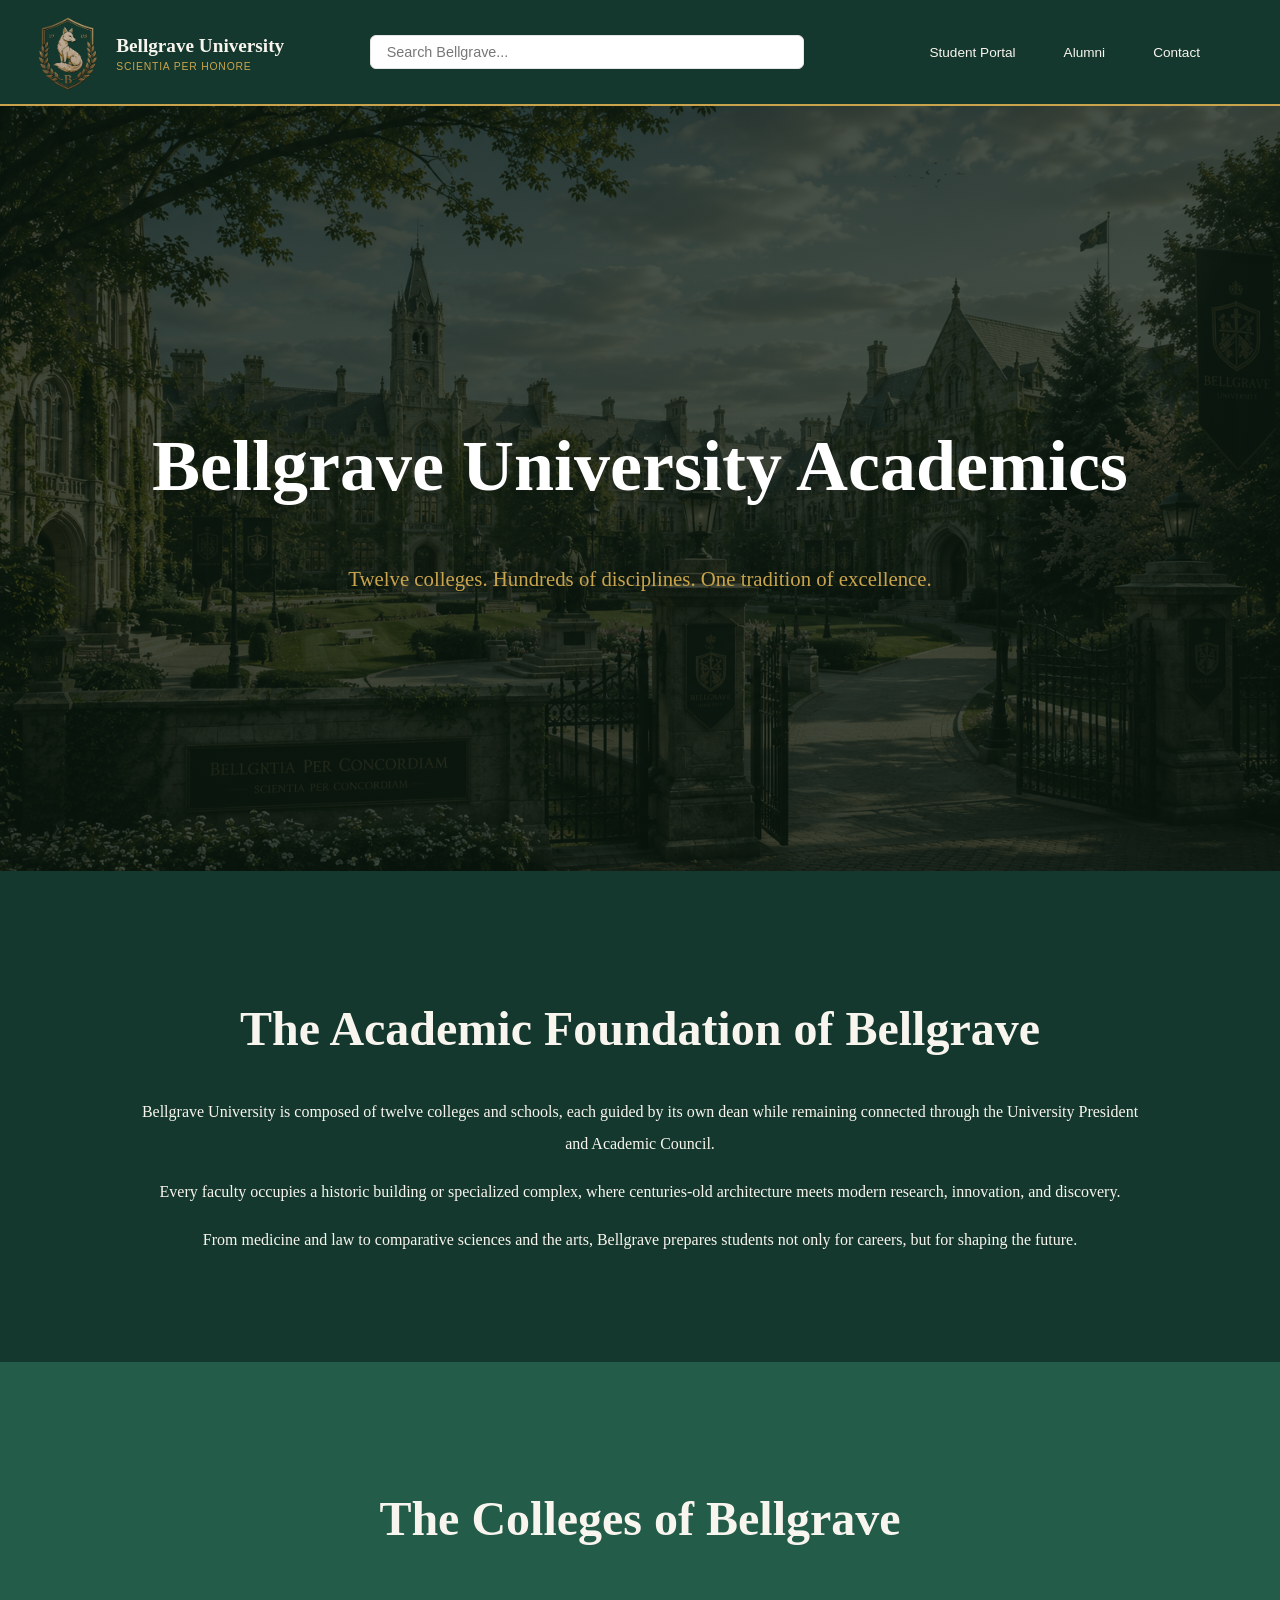
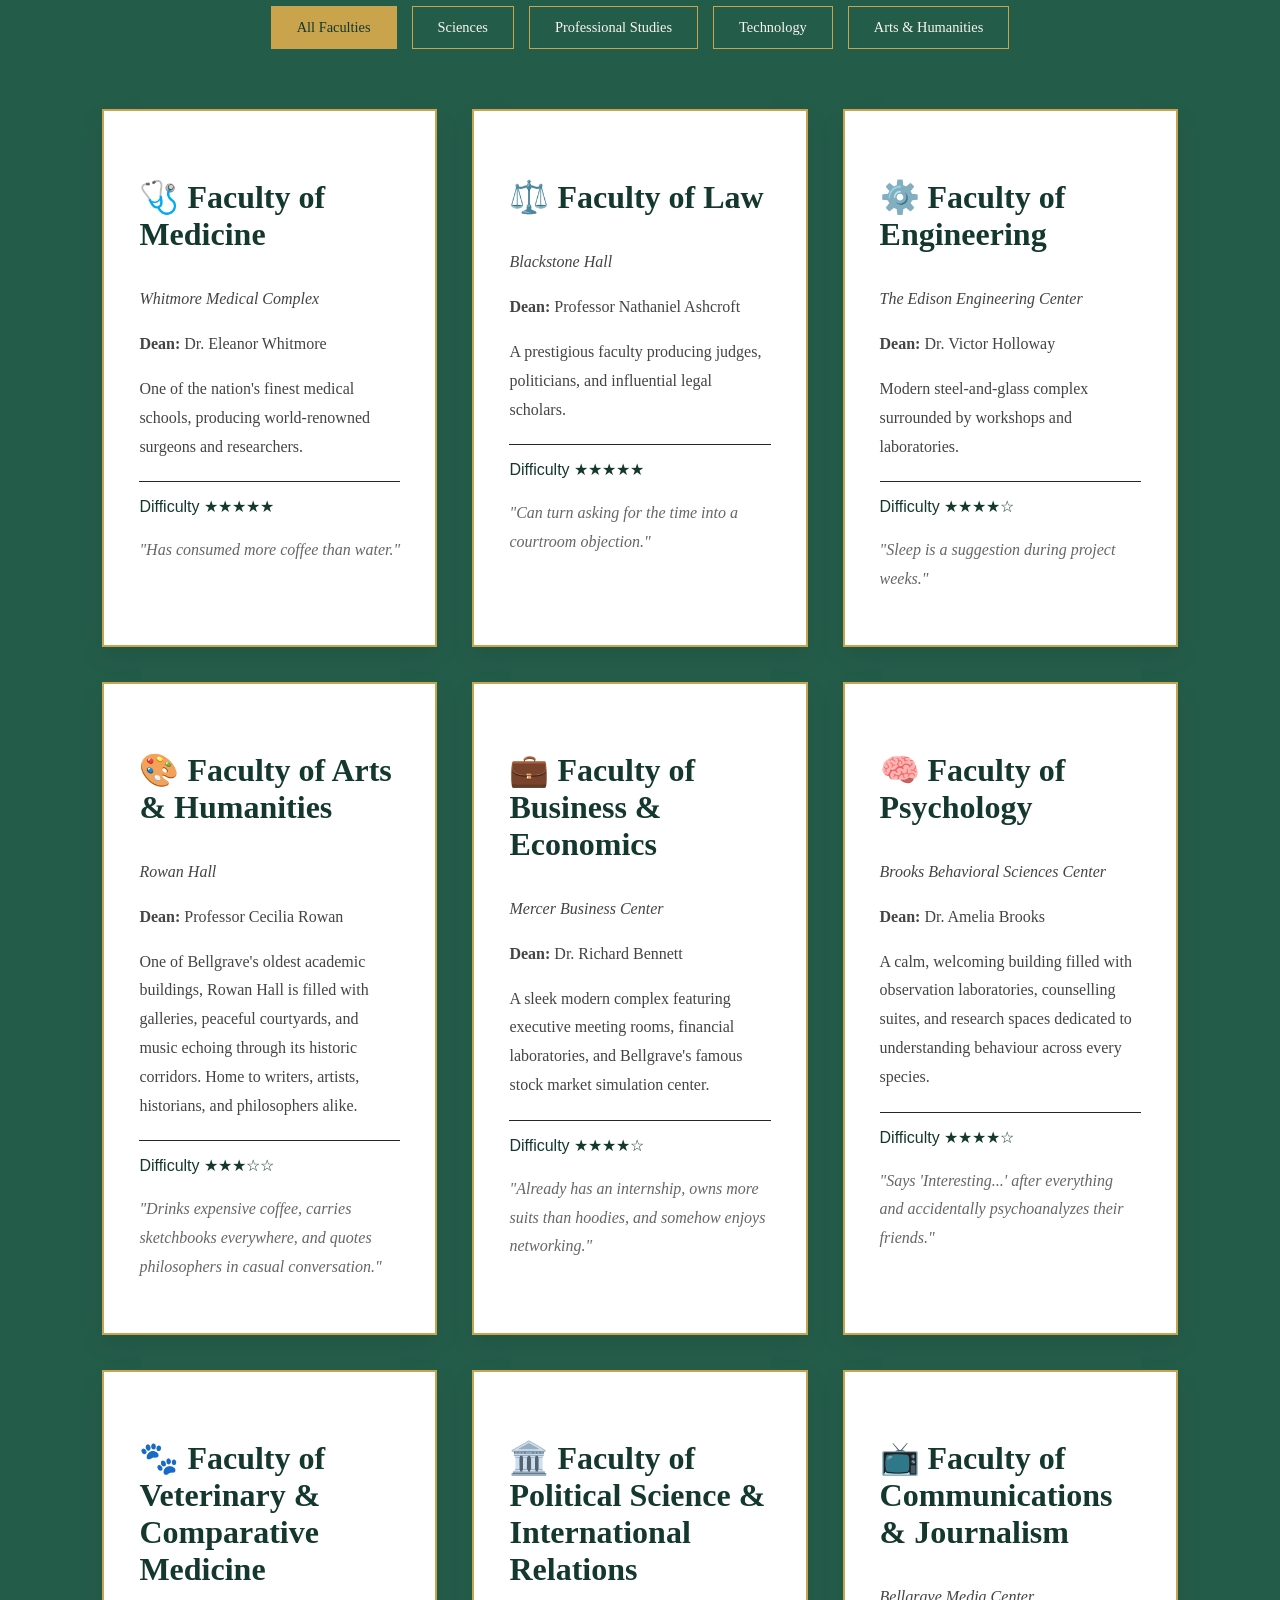
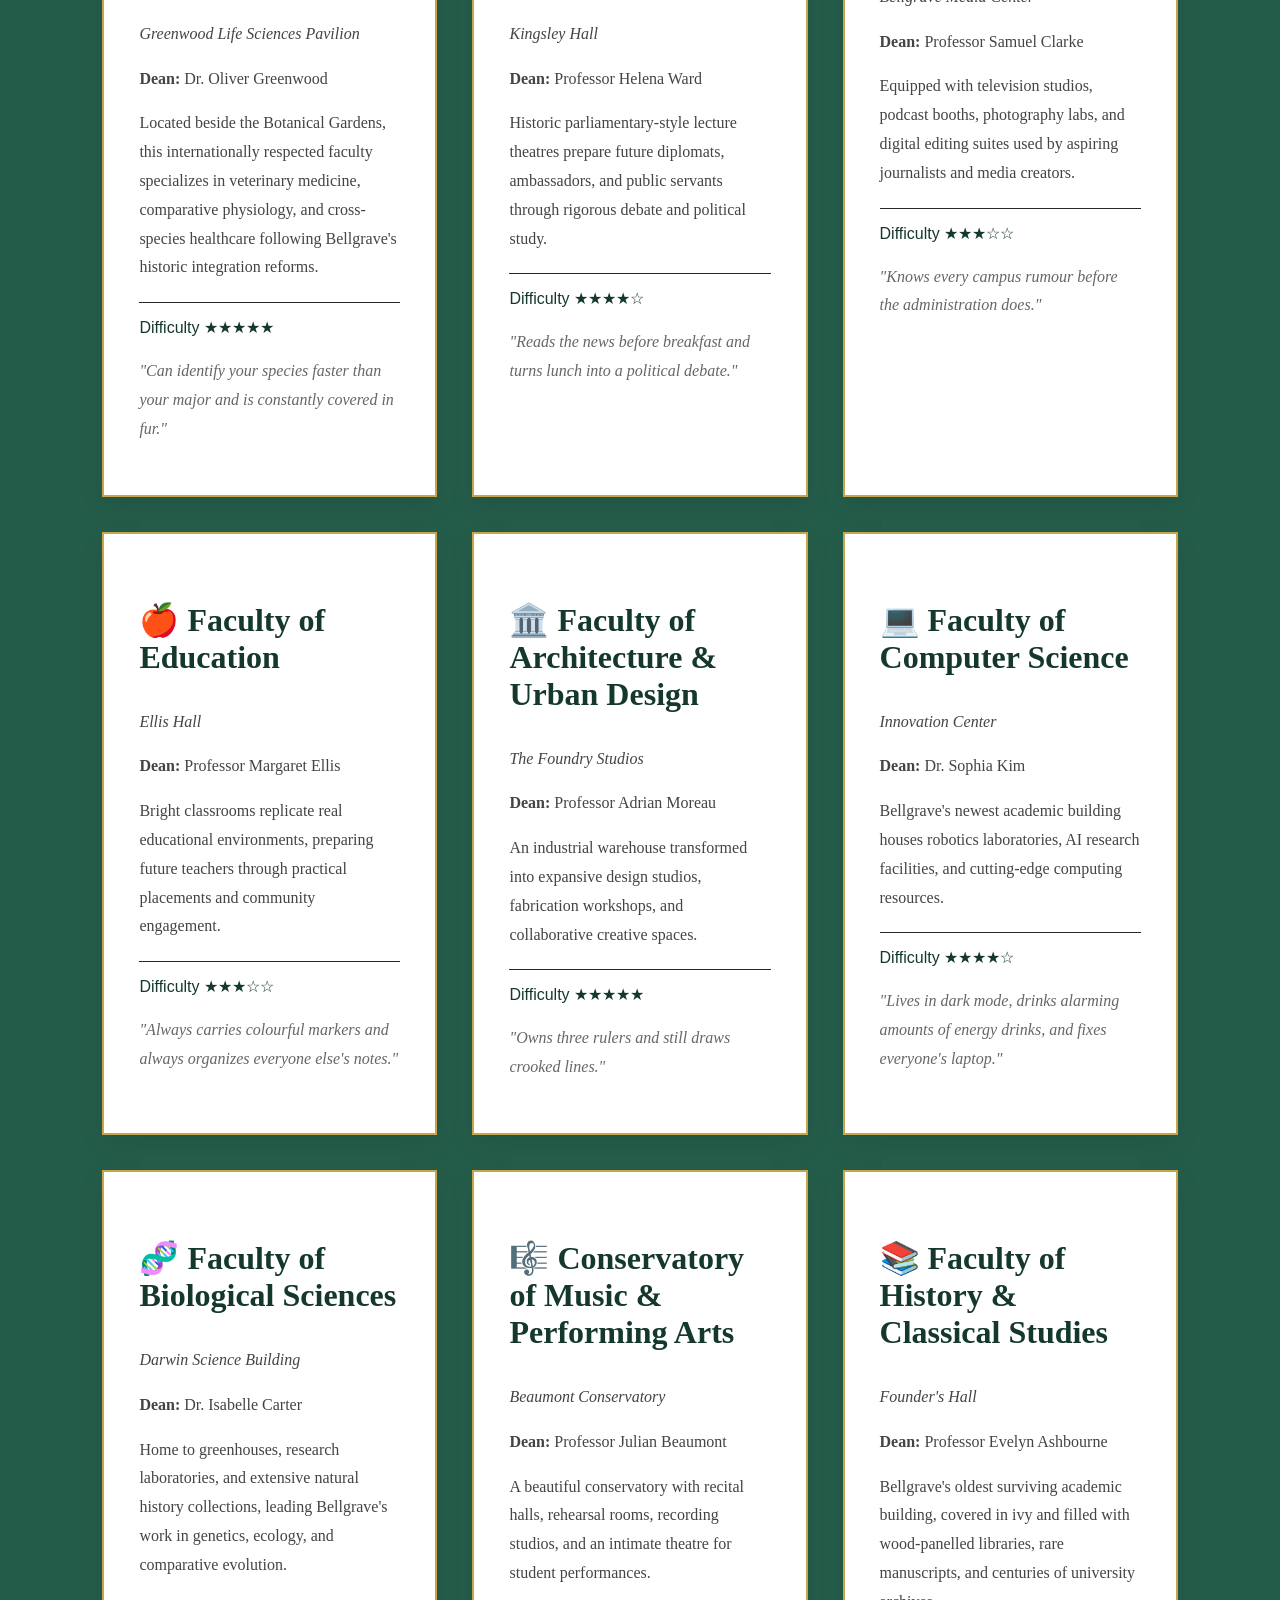
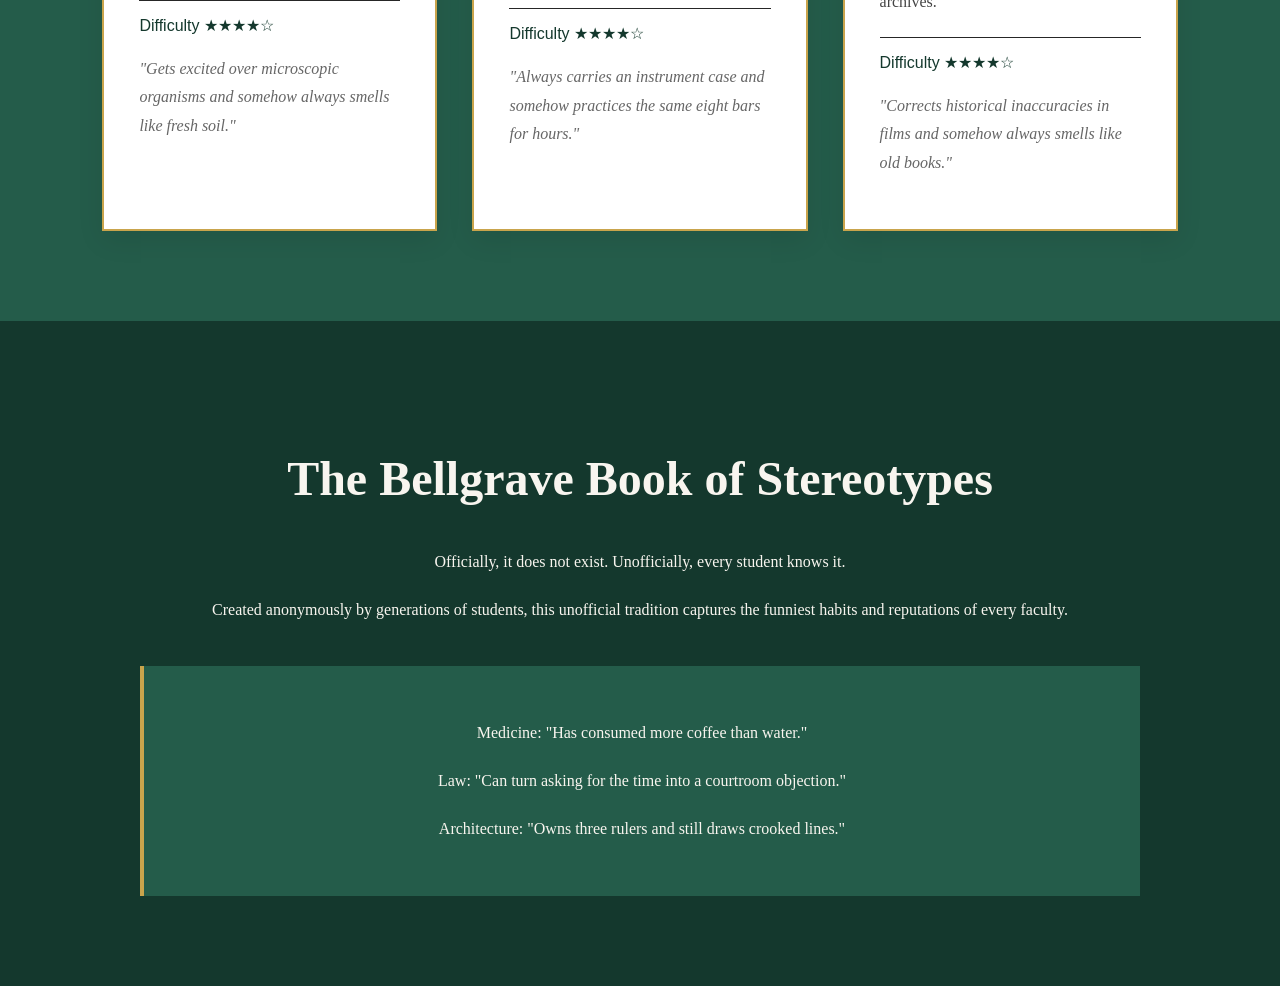
==== commit 0d698c5c: "Added more faculties" ====
--- a/academics.html
+++ b/academics.html
@@ -168,7 +168,249 @@
 "Sleep is a suggestion during project weeks."
 </p>
 </div>
-<!-- ADD MORE FACULTIES HERE -->
+<!-- ================= ARTS & HUMANITIES ================= -->
+<div class="faculty-card" data-category="arts">
+    <h3>🎨 Faculty of Arts & Humanities</h3>
+    <p class="faculty-building">
+        Rowan Hall
+    </p>
+    <p>
+        <strong>Dean:</strong> Professor Cecilia Rowan
+    </p>
+    <p>
+        One of Bellgrave's oldest academic buildings, Rowan Hall is filled with galleries,
+        peaceful courtyards, and music echoing through its historic corridors. Home to
+        writers, artists, historians, and philosophers alike.
+    </p>
+    <div class="faculty-info">
+        <span>Difficulty ★★★☆☆</span>
+    </div>
+    <p class="stereotype">
+        "Drinks expensive coffee, carries sketchbooks everywhere, and quotes philosophers in casual conversation."
+    </p>
+</div>
+<!-- ================= BUSINESS ================= -->
+<div class="faculty-card" data-category="professional">
+    <h3>💼 Faculty of Business & Economics</h3>
+    <p class="faculty-building">
+        Mercer Business Center
+    </p>
+    <p>
+        <strong>Dean:</strong> Dr. Richard Bennett
+    </p>
+    <p>
+        A sleek modern complex featuring executive meeting rooms, financial laboratories,
+        and Bellgrave's famous stock market simulation center.
+    </p>
+    <div class="faculty-info">
+        <span>Difficulty ★★★★☆</span>
+    </div>
+    <p class="stereotype">
+        "Already has an internship, owns more suits than hoodies, and somehow enjoys networking."
+    </p>
+</div>
+<!-- ================= PSYCHOLOGY ================= -->
+<div class="faculty-card" data-category="science">
+    <h3>🧠 Faculty of Psychology</h3>
+    <p class="faculty-building">
+        Brooks Behavioral Sciences Center
+    </p>
+    <p>
+        <strong>Dean:</strong> Dr. Amelia Brooks
+    </p>
+    <p>
+        A calm, welcoming building filled with observation laboratories,
+        counselling suites, and research spaces dedicated to understanding
+        behaviour across every species.
+    </p>
+    <div class="faculty-info">
+        <span>Difficulty ★★★★☆</span>
+    </div>
+    <p class="stereotype">
+        "Says 'Interesting...' after everything and accidentally psychoanalyzes their friends."
+    </p>
+</div>
+<!-- ================= VETERINARY ================= -->
+<div class="faculty-card" data-category="science">
+    <h3>🐾 Faculty of Veterinary & Comparative Medicine</h3>
+    <p class="faculty-building">
+        Greenwood Life Sciences Pavilion
+    </p>
+    <p>
+        <strong>Dean:</strong> Dr. Oliver Greenwood
+    </p>
+    <p>
+        Located beside the Botanical Gardens, this internationally respected faculty
+        specializes in veterinary medicine, comparative physiology, and cross-species
+        healthcare following Bellgrave's historic integration reforms.
+    </p>
+    <div class="faculty-info">
+        <span>Difficulty ★★★★★</span>
+    </div>
+    <p class="stereotype">
+        "Can identify your species faster than your major and is constantly covered in fur."
+    </p>
+</div>
+<!-- ================= POLITICAL SCIENCE ================= -->
+<div class="faculty-card" data-category="professional">
+    <h3>🏛️ Faculty of Political Science & International Relations</h3>
+    <p class="faculty-building">
+        Kingsley Hall
+    </p>
+    <p>
+        <strong>Dean:</strong> Professor Helena Ward
+    </p>
+    <p>
+        Historic parliamentary-style lecture theatres prepare future diplomats,
+        ambassadors, and public servants through rigorous debate and political study.
+    </p>
+    <div class="faculty-info">
+        <span>Difficulty ★★★★☆</span>
+    </div>
+    <p class="stereotype">
+        "Reads the news before breakfast and turns lunch into a political debate."
+    </p>
+</div>
+<!-- ================= COMMUNICATIONS ================= -->
+<div class="faculty-card" data-category="arts">
+    <h3>📺 Faculty of Communications & Journalism</h3>
+    <p class="faculty-building">
+        Bellgrave Media Center
+    </p>
+    <p>
+        <strong>Dean:</strong> Professor Samuel Clarke
+    </p>
+    <p>
+        Equipped with television studios, podcast booths, photography labs,
+        and digital editing suites used by aspiring journalists and media creators.
+    </p>
+    <div class="faculty-info">
+        <span>Difficulty ★★★☆☆</span>
+    </div>
+    <p class="stereotype">
+        "Knows every campus rumour before the administration does."
+    </p>
+</div>
+<!-- ================= EDUCATION ================= -->
+<div class="faculty-card" data-category="professional">
+    <h3>🍎 Faculty of Education</h3>
+    <p class="faculty-building">
+        Ellis Hall
+    </p>
+    <p>
+        <strong>Dean:</strong> Professor Margaret Ellis
+    </p>
+    <p>
+        Bright classrooms replicate real educational environments, preparing
+        future teachers through practical placements and community engagement.
+    </p>
+    <div class="faculty-info">
+        <span>Difficulty ★★★☆☆</span>
+    </div>
+    <p class="stereotype">
+        "Always carries colourful markers and always organizes everyone else's notes."
+    </p>
+</div>
+<!-- ================= ARCHITECTURE ================= -->
+<div class="faculty-card" data-category="technology">
+    <h3>🏛️ Faculty of Architecture & Urban Design</h3>
+    <p class="faculty-building">
+        The Foundry Studios
+    </p>
+    <p>
+        <strong>Dean:</strong> Professor Adrian Moreau
+    </p>
+    <p>
+        An industrial warehouse transformed into expansive design studios,
+        fabrication workshops, and collaborative creative spaces.
+    </p>
+    <div class="faculty-info">
+        <span>Difficulty ★★★★★</span>
+    </div>
+    <p class="stereotype">
+        "Owns three rulers and still draws crooked lines."
+    </p>
+</div>
+<!-- ================= COMPUTER SCIENCE ================= -->
+<div class="faculty-card" data-category="technology">
+    <h3>💻 Faculty of Computer Science</h3>
+    <p class="faculty-building">
+        Innovation Center
+    </p>
+    <p>
+        <strong>Dean:</strong> Dr. Sophia Kim
+    </p>
+    <p>
+        Bellgrave's newest academic building houses robotics laboratories,
+        AI research facilities, and cutting-edge computing resources.
+    </p>
+    <div class="faculty-info">
+        <span>Difficulty ★★★★☆</span>
+    </div>
+    <p class="stereotype">
+        "Lives in dark mode, drinks alarming amounts of energy drinks, and fixes everyone's laptop."
+    </p>
+</div>
+<!-- ================= BIOLOGICAL SCIENCES ================= -->
+<div class="faculty-card" data-category="science">
+    <h3>🧬 Faculty of Biological Sciences</h3>
+    <p class="faculty-building">
+        Darwin Science Building
+    </p>
+    <p>
+        <strong>Dean:</strong> Dr. Isabelle Carter
+    </p>
+    <p>
+        Home to greenhouses, research laboratories, and extensive natural history
+        collections, leading Bellgrave's work in genetics, ecology, and comparative evolution.
+    </p>
+    <div class="faculty-info">
+        <span>Difficulty ★★★★☆</span>
+    </div>
+    <p class="stereotype">
+        "Gets excited over microscopic organisms and somehow always smells like fresh soil."
+    </p>
+</div>
+<!-- ================= MUSIC ================= -->
+<div class="faculty-card" data-category="arts">
+    <h3>🎼 Conservatory of Music & Performing Arts</h3>
+    <p class="faculty-building">
+        Beaumont Conservatory
+    </p>
+    <p>
+        <strong>Dean:</strong> Professor Julian Beaumont
+    </p>
+    <p>
+        A beautiful conservatory with recital halls, rehearsal rooms,
+        recording studios, and an intimate theatre for student performances.
+    </p>
+    <div class="faculty-info">
+        <span>Difficulty ★★★★☆</span>
+    </div>
+    <p class="stereotype">
+        "Always carries an instrument case and somehow practices the same eight bars for hours."
+    </p>
+</div>
+<!-- ================= HISTORY ================= -->
+<div class="faculty-card" data-category="arts">
+    <h3>📚 Faculty of History & Classical Studies</h3>
+    <p class="faculty-building">
+        Founder's Hall
+    </p>
+    <p>
+        <strong>Dean:</strong> Professor Evelyn Ashbourne
+    </p>
+    <p>
+        Bellgrave's oldest surviving academic building, covered in ivy and filled with
+        wood-panelled libraries, rare manuscripts, and centuries of university archives.
+    </p>
+    <div class="faculty-info">
+        <span>Difficulty ★★★★☆</span>
+    </div>
+    <p class="stereotype">
+        "Corrects historical inaccuracies in films and somehow always smells like old books."
+    </p>
+</div>
 </div>
 </section>
 <!-- ================= STUDENT CULTURE ================= -->
--- a/style.css
+++ b/style.css
@@ -1004,7 +1004,7 @@
 color:#666!important;
 }
 .stereotype-section {
-background:var(--bellgrave-green-light);
+background:var(--bellgrave-green);
 }
 .quote-box {
 background:var(--bellgrave-green-light);
